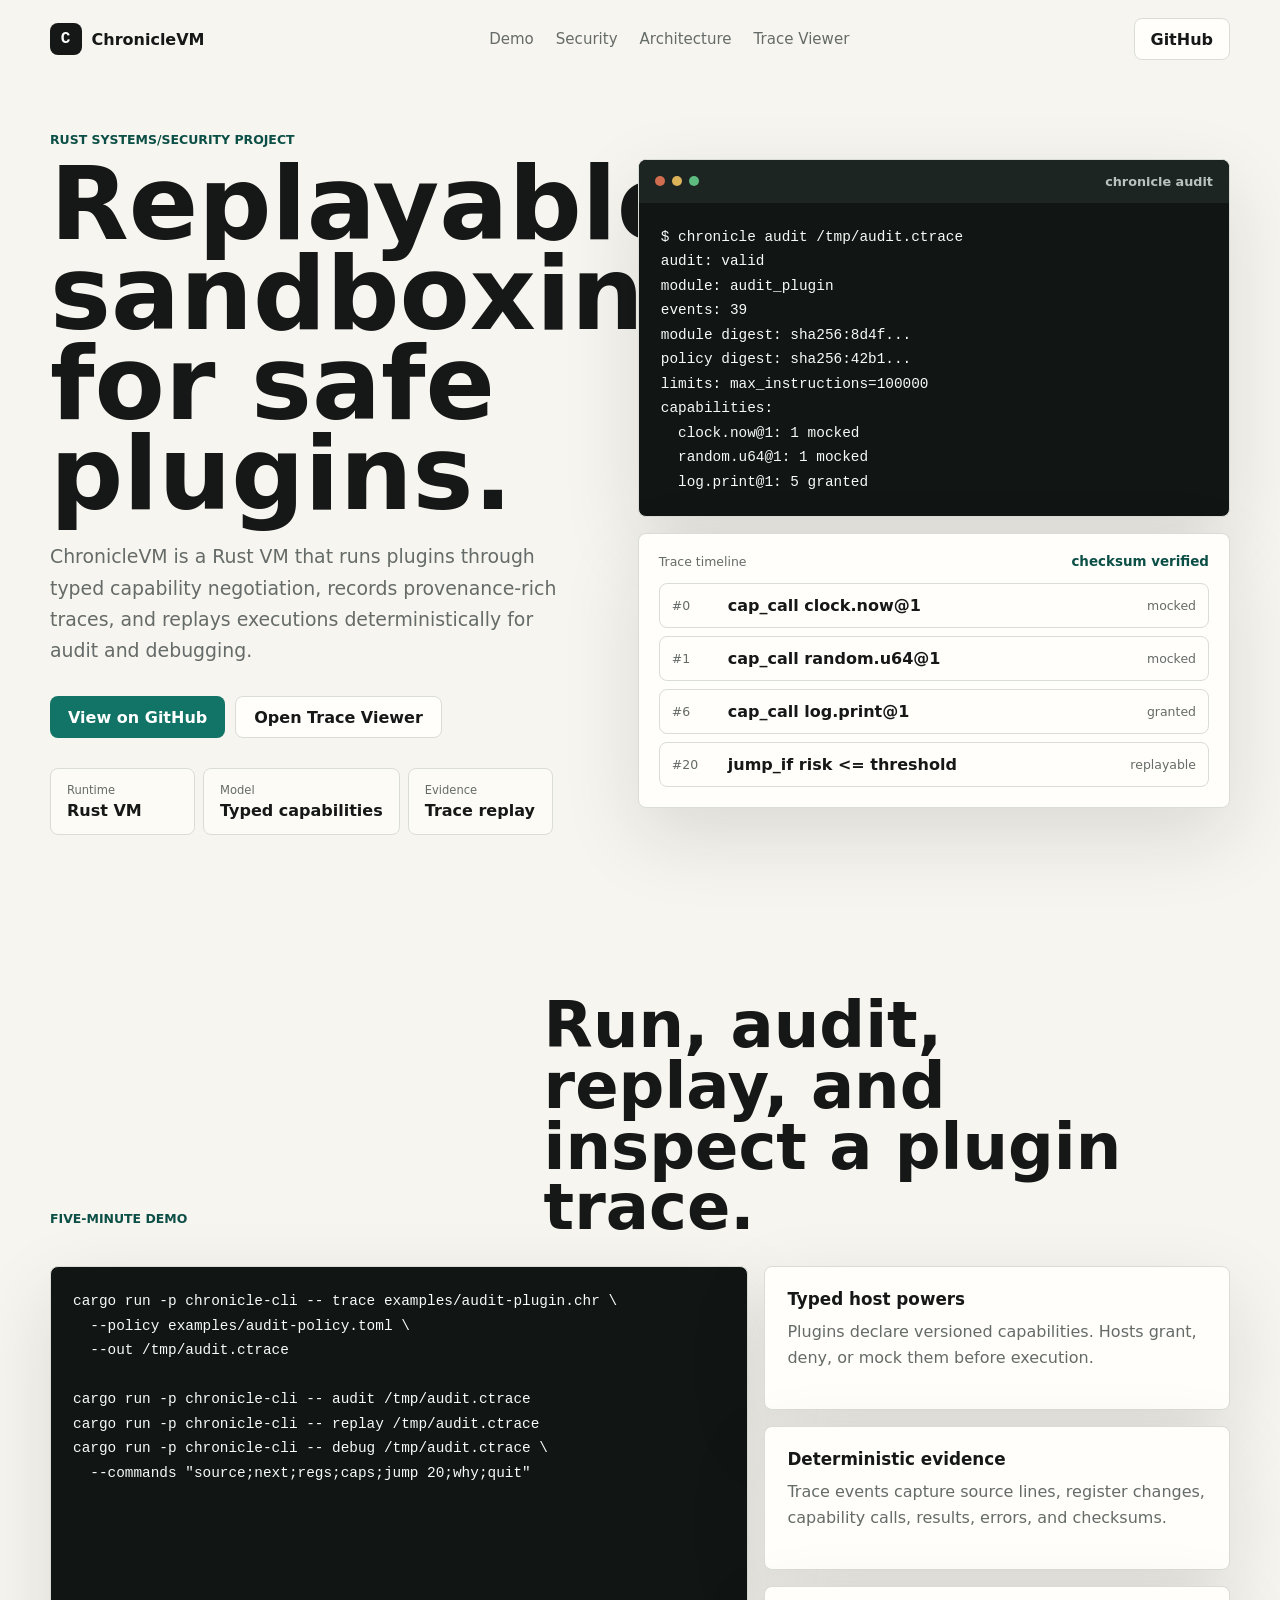
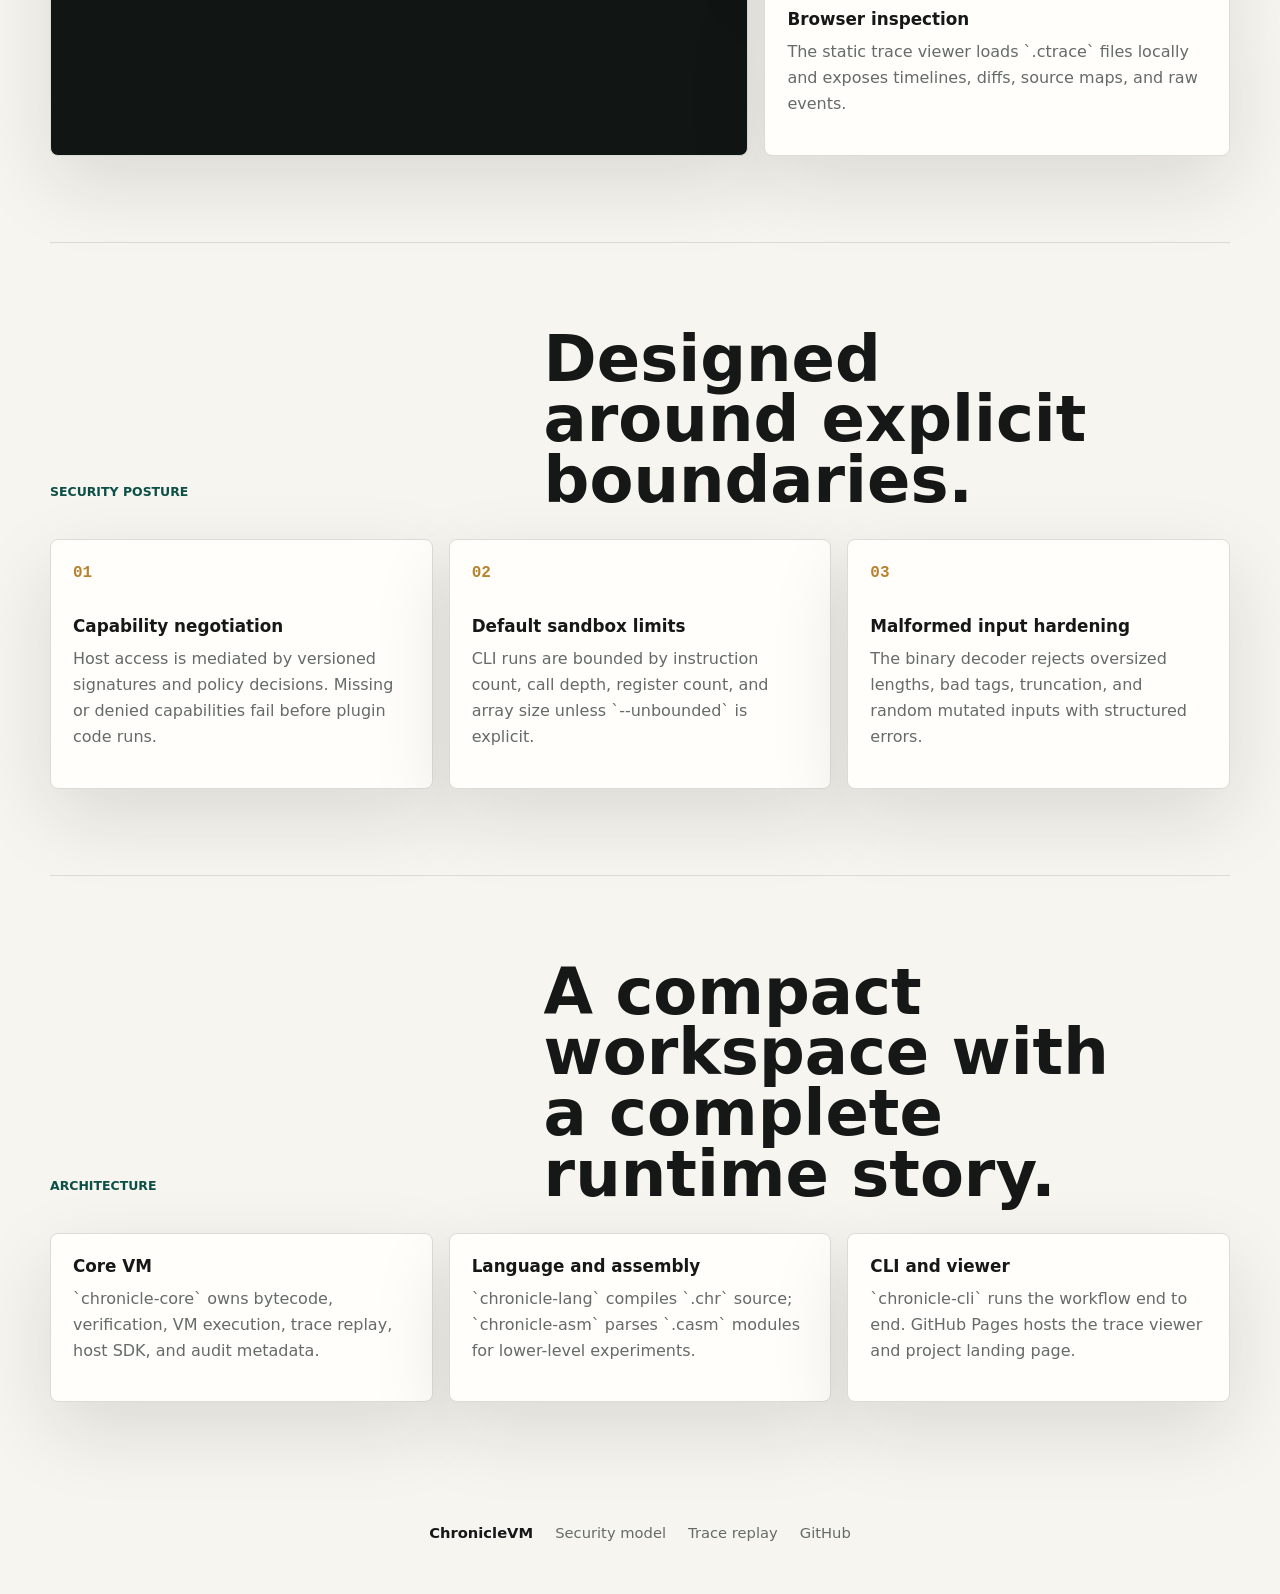
==== docs/index.html @ 186b72f9 "Add GitHub Pages project site" ====
<!doctype html>
<html lang="en">
  <head>
    <meta charset="utf-8" />
    <meta name="viewport" content="width=device-width, initial-scale=1" />
    <meta
      name="description"
      content="ChronicleVM is a Rust replayable sandbox VM for safe plugins with typed capabilities, trace audit, and deterministic replay."
    />
    <title>ChronicleVM | Replayable Rust Sandbox VM</title>
    <link rel="stylesheet" href="./site.css" />
  </head>
  <body>
    <header class="site-header">
      <a class="brand" href="./" aria-label="ChronicleVM home">
        <span class="brand-mark">C</span>
        <span>ChronicleVM</span>
      </a>
      <nav aria-label="Primary navigation">
        <a href="#demo">Demo</a>
        <a href="#security">Security</a>
        <a href="#architecture">Architecture</a>
        <a href="./trace-viewer/">Trace Viewer</a>
      </nav>
      <a class="header-action" href="https://github.com/didikana/ChronicleVM">GitHub</a>
    </header>

    <main>
      <section class="hero">
        <div class="hero-copy">
          <p class="eyebrow">Rust systems/security project</p>
          <h1>Replayable sandboxing for safe plugins.</h1>
          <p class="lede">
            ChronicleVM is a Rust VM that runs plugins through typed capability
            negotiation, records provenance-rich traces, and replays executions
            deterministically for audit and debugging.
          </p>
          <div class="hero-actions">
            <a class="button primary" href="https://github.com/didikana/ChronicleVM">View on GitHub</a>
            <a class="button secondary" href="./trace-viewer/">Open Trace Viewer</a>
          </div>
          <dl class="proof-strip" aria-label="Project highlights">
            <div>
              <dt>Runtime</dt>
              <dd>Rust VM</dd>
            </div>
            <div>
              <dt>Model</dt>
              <dd>Typed capabilities</dd>
            </div>
            <div>
              <dt>Evidence</dt>
              <dd>Trace replay</dd>
            </div>
          </dl>
        </div>

        <div class="hero-panel" aria-label="Trace audit preview">
          <div class="terminal">
            <div class="terminal-bar">
              <span></span>
              <span></span>
              <span></span>
              <strong>chronicle audit</strong>
            </div>
            <pre><code>$ chronicle audit /tmp/audit.ctrace
audit: valid
module: audit_plugin
events: 39
module digest: sha256:8d4f...
policy digest: sha256:42b1...
limits: max_instructions=100000
capabilities:
  clock.now@1: 1 mocked
  random.u64@1: 1 mocked
  log.print@1: 5 granted</code></pre>
          </div>

          <div class="trace-card">
            <div class="trace-header">
              <span>Trace timeline</span>
              <strong>checksum verified</strong>
            </div>
            <ol>
              <li><span>#0</span><strong>cap_call clock.now@1</strong><em>mocked</em></li>
              <li><span>#1</span><strong>cap_call random.u64@1</strong><em>mocked</em></li>
              <li><span>#6</span><strong>cap_call log.print@1</strong><em>granted</em></li>
              <li><span>#20</span><strong>jump_if risk &lt;= threshold</strong><em>replayable</em></li>
            </ol>
          </div>
        </div>
      </section>

      <section id="demo" class="section">
        <div class="section-heading">
          <p class="eyebrow">Five-minute demo</p>
          <h2>Run, audit, replay, and inspect a plugin trace.</h2>
        </div>
        <div class="demo-grid">
          <div class="code-block">
            <pre><code>cargo run -p chronicle-cli -- trace examples/audit-plugin.chr \
  --policy examples/audit-policy.toml \
  --out /tmp/audit.ctrace

cargo run -p chronicle-cli -- audit /tmp/audit.ctrace
cargo run -p chronicle-cli -- replay /tmp/audit.ctrace
cargo run -p chronicle-cli -- debug /tmp/audit.ctrace \
  --commands "source;next;regs;caps;jump 20;why;quit"</code></pre>
          </div>
          <div class="demo-notes">
            <article>
              <h3>Typed host powers</h3>
              <p>Plugins declare versioned capabilities. Hosts grant, deny, or mock them before execution.</p>
            </article>
            <article>
              <h3>Deterministic evidence</h3>
              <p>Trace events capture source lines, register changes, capability calls, results, errors, and checksums.</p>
            </article>
            <article>
              <h3>Browser inspection</h3>
              <p>The static trace viewer loads `.ctrace` files locally and exposes timelines, diffs, source maps, and raw events.</p>
            </article>
          </div>
        </div>
      </section>

      <section id="security" class="section feature-band">
        <div class="section-heading">
          <p class="eyebrow">Security posture</p>
          <h2>Designed around explicit boundaries.</h2>
        </div>
        <div class="feature-grid">
          <article>
            <span>01</span>
            <h3>Capability negotiation</h3>
            <p>Host access is mediated by versioned signatures and policy decisions. Missing or denied capabilities fail before plugin code runs.</p>
          </article>
          <article>
            <span>02</span>
            <h3>Default sandbox limits</h3>
            <p>CLI runs are bounded by instruction count, call depth, register count, and array size unless `--unbounded` is explicit.</p>
          </article>
          <article>
            <span>03</span>
            <h3>Malformed input hardening</h3>
            <p>The binary decoder rejects oversized lengths, bad tags, truncation, and random mutated inputs with structured errors.</p>
          </article>
        </div>
      </section>

      <section id="architecture" class="section architecture">
        <div class="section-heading">
          <p class="eyebrow">Architecture</p>
          <h2>A compact workspace with a complete runtime story.</h2>
        </div>
        <div class="architecture-grid">
          <article>
            <h3>Core VM</h3>
            <p>`chronicle-core` owns bytecode, verification, VM execution, trace replay, host SDK, and audit metadata.</p>
          </article>
          <article>
            <h3>Language and assembly</h3>
            <p>`chronicle-lang` compiles `.chr` source; `chronicle-asm` parses `.casm` modules for lower-level experiments.</p>
          </article>
          <article>
            <h3>CLI and viewer</h3>
            <p>`chronicle-cli` runs the workflow end to end. GitHub Pages hosts the trace viewer and project landing page.</p>
          </article>
        </div>
      </section>
    </main>

    <footer class="site-footer">
      <span>ChronicleVM</span>
      <a href="./security.html">Security model</a>
      <a href="./trace-replay.html">Trace replay</a>
      <a href="https://github.com/didikana/ChronicleVM">GitHub</a>
    </footer>
  </body>
</html>
---- docs/site.css ----
:root {
  color-scheme: light;
  --bg: #f7f5ef;
  --panel: #fffefa;
  --ink: #161717;
  --muted: #656b68;
  --line: #d9ddd6;
  --accent: #127466;
  --accent-dark: #0c4f46;
  --gold: #b7832f;
  --code: #111615;
  --code-soft: #1d2523;
  --shadow: 0 28px 80px rgba(22, 23, 23, 0.12);
  font-family:
    Inter, ui-sans-serif, system-ui, -apple-system, BlinkMacSystemFont, "Segoe UI", sans-serif;
}

* {
  box-sizing: border-box;
}

html {
  scroll-behavior: smooth;
}

body {
  margin: 0;
  background: var(--bg);
  color: var(--ink);
}

a {
  color: inherit;
  text-decoration: none;
}

pre,
code {
  font-family: ui-monospace, SFMono-Regular, Menlo, Monaco, Consolas, monospace;
}

.site-header {
  position: sticky;
  top: 0;
  z-index: 10;
  display: grid;
  grid-template-columns: auto 1fr auto;
  gap: 24px;
  align-items: center;
  width: min(1180px, calc(100vw - 32px));
  margin: 0 auto;
  padding: 18px 0;
  background: rgba(247, 245, 239, 0.92);
  backdrop-filter: blur(18px);
}

.brand,
.site-header nav,
.hero-actions,
.proof-strip,
.site-footer {
  display: flex;
  align-items: center;
}

.brand {
  gap: 10px;
  font-weight: 800;
}

.brand-mark {
  display: inline-grid;
  width: 32px;
  height: 32px;
  place-items: center;
  border-radius: 8px;
  background: var(--ink);
  color: #ffffff;
  font-family: ui-monospace, SFMono-Regular, Menlo, Monaco, Consolas, monospace;
}

.site-header nav {
  justify-content: center;
  gap: 22px;
  color: var(--muted);
  font-size: 0.94rem;
}

.site-header nav a:hover,
.site-footer a:hover {
  color: var(--accent-dark);
}

.header-action,
.button {
  display: inline-flex;
  align-items: center;
  justify-content: center;
  min-height: 42px;
  border-radius: 8px;
  font-weight: 700;
}

.header-action {
  border: 1px solid var(--line);
  padding: 0 16px;
  background: var(--panel);
}

.hero {
  display: grid;
  grid-template-columns: minmax(0, 0.95fr) minmax(460px, 1.05fr);
  gap: 52px;
  align-items: center;
  width: min(1180px, calc(100vw - 32px));
  min-height: calc(100vh - 72px);
  margin: 0 auto;
  padding: 54px 0 74px;
}

.eyebrow {
  margin: 0 0 12px;
  color: var(--accent-dark);
  font-size: 0.78rem;
  font-weight: 800;
  letter-spacing: 0;
  text-transform: uppercase;
}

h1,
h2,
h3,
p {
  margin-top: 0;
}

h1 {
  max-width: 10ch;
  margin-bottom: 22px;
  font-size: clamp(3.6rem, 8vw, 7.6rem);
  line-height: 0.88;
  letter-spacing: 0;
}

h2 {
  max-width: 13ch;
  margin-bottom: 0;
  font-size: clamp(2.1rem, 5vw, 4.4rem);
  line-height: 0.95;
  letter-spacing: 0;
}

h3 {
  margin-bottom: 10px;
  font-size: 1.05rem;
}

.lede {
  max-width: 640px;
  color: var(--muted);
  font-size: 1.18rem;
  line-height: 1.65;
}

.hero-actions {
  flex-wrap: wrap;
  gap: 10px;
  margin: 30px 0;
}

.button {
  padding: 0 18px;
}

.button.primary {
  background: var(--accent);
  color: #ffffff;
}

.button.secondary {
  border: 1px solid var(--line);
  background: var(--panel);
}

.proof-strip {
  flex-wrap: wrap;
  gap: 8px;
  margin: 0;
}

.proof-strip div {
  min-width: 145px;
  padding: 14px 16px;
  border: 1px solid var(--line);
  border-radius: 8px;
  background: rgba(255, 254, 250, 0.72);
}

.proof-strip dt {
  color: var(--muted);
  font-size: 0.72rem;
}

.proof-strip dd {
  margin: 4px 0 0;
  font-weight: 800;
}

.hero-panel {
  display: grid;
  gap: 16px;
}

.terminal,
.trace-card,
.code-block,
.demo-notes article,
.feature-grid article,
.architecture-grid article {
  border: 1px solid var(--line);
  border-radius: 8px;
  background: var(--panel);
  box-shadow: var(--shadow);
}

.terminal {
  overflow: hidden;
  background: var(--code);
  color: #f6fbf8;
}

.terminal-bar {
  display: flex;
  gap: 7px;
  align-items: center;
  padding: 14px 16px;
  background: var(--code-soft);
  color: #b8c3bf;
  font-size: 0.8rem;
}

.terminal-bar span {
  width: 10px;
  height: 10px;
  border-radius: 999px;
  background: #d06d4f;
}

.terminal-bar span:nth-child(2) {
  background: #ddb35a;
}

.terminal-bar span:nth-child(3) {
  background: #5dbb80;
}

.terminal-bar strong {
  margin-left: auto;
  font-weight: 700;
}

.terminal pre,
.code-block pre {
  margin: 0;
  overflow: auto;
  padding: 22px;
  font-size: 0.9rem;
  line-height: 1.7;
}

.trace-card {
  padding: 20px;
}

.trace-header {
  display: flex;
  justify-content: space-between;
  gap: 16px;
  margin-bottom: 14px;
  color: var(--muted);
  font-size: 0.84rem;
}

.trace-header strong {
  color: var(--accent-dark);
}

.trace-card ol {
  display: grid;
  gap: 8px;
  padding: 0;
  margin: 0;
  list-style: none;
}

.trace-card li {
  display: grid;
  grid-template-columns: 44px 1fr auto;
  gap: 12px;
  align-items: center;
  padding: 12px;
  border: 1px solid var(--line);
  border-radius: 8px;
}

.trace-card span,
.trace-card em {
  color: var(--muted);
  font-size: 0.78rem;
  font-style: normal;
}

.section {
  width: min(1180px, calc(100vw - 32px));
  margin: 0 auto;
  padding: 86px 0;
}

.section-heading {
  display: grid;
  grid-template-columns: minmax(260px, 0.8fr) minmax(0, 1.2fr);
  gap: 36px;
  align-items: end;
  margin-bottom: 28px;
}

.demo-grid,
.feature-grid,
.architecture-grid {
  display: grid;
  gap: 16px;
}

.demo-grid {
  grid-template-columns: minmax(0, 1.2fr) minmax(340px, 0.8fr);
}

.code-block {
  background: var(--code);
  color: #f6fbf8;
}

.demo-notes {
  display: grid;
  gap: 16px;
}

.demo-notes article,
.feature-grid article,
.architecture-grid article {
  padding: 22px;
}

.demo-notes p,
.feature-grid p,
.architecture-grid p {
  color: var(--muted);
  line-height: 1.62;
}

.feature-band {
  border-top: 1px solid var(--line);
  border-bottom: 1px solid var(--line);
}

.feature-grid,
.architecture-grid {
  grid-template-columns: repeat(3, minmax(0, 1fr));
}

.feature-grid span {
  display: inline-block;
  margin-bottom: 34px;
  color: var(--gold);
  font-family: ui-monospace, SFMono-Regular, Menlo, Monaco, Consolas, monospace;
  font-weight: 800;
}

.site-footer {
  justify-content: center;
  gap: 22px;
  padding: 36px 16px 54px;
  color: var(--muted);
  font-size: 0.92rem;
}

.site-footer span {
  color: var(--ink);
  font-weight: 800;
}

@media (max-width: 980px) {
  .site-header {
    grid-template-columns: 1fr auto;
  }

  .site-header nav {
    grid-column: 1 / -1;
    grid-row: 2;
    justify-content: flex-start;
    overflow-x: auto;
  }

  .header-action {
    grid-column: 2;
    grid-row: 1;
    justify-self: end;
  }

  .hero,
  .demo-grid,
  .section-heading {
    grid-template-columns: 1fr;
  }

  .hero {
    min-height: 0;
    padding-top: 36px;
  }

  h1,
  h2 {
    max-width: 12ch;
  }
}

@media (max-width: 720px) {
  .site-header,
  .hero,
  .section {
    width: min(100vw - 22px, 1180px);
  }

  .hero {
    gap: 30px;
  }

  .feature-grid,
  .architecture-grid {
    grid-template-columns: 1fr;
  }

  .trace-card li {
    grid-template-columns: 1fr;
  }

  .terminal pre,
  .code-block pre {
    padding: 16px;
    font-size: 0.78rem;
  }
}
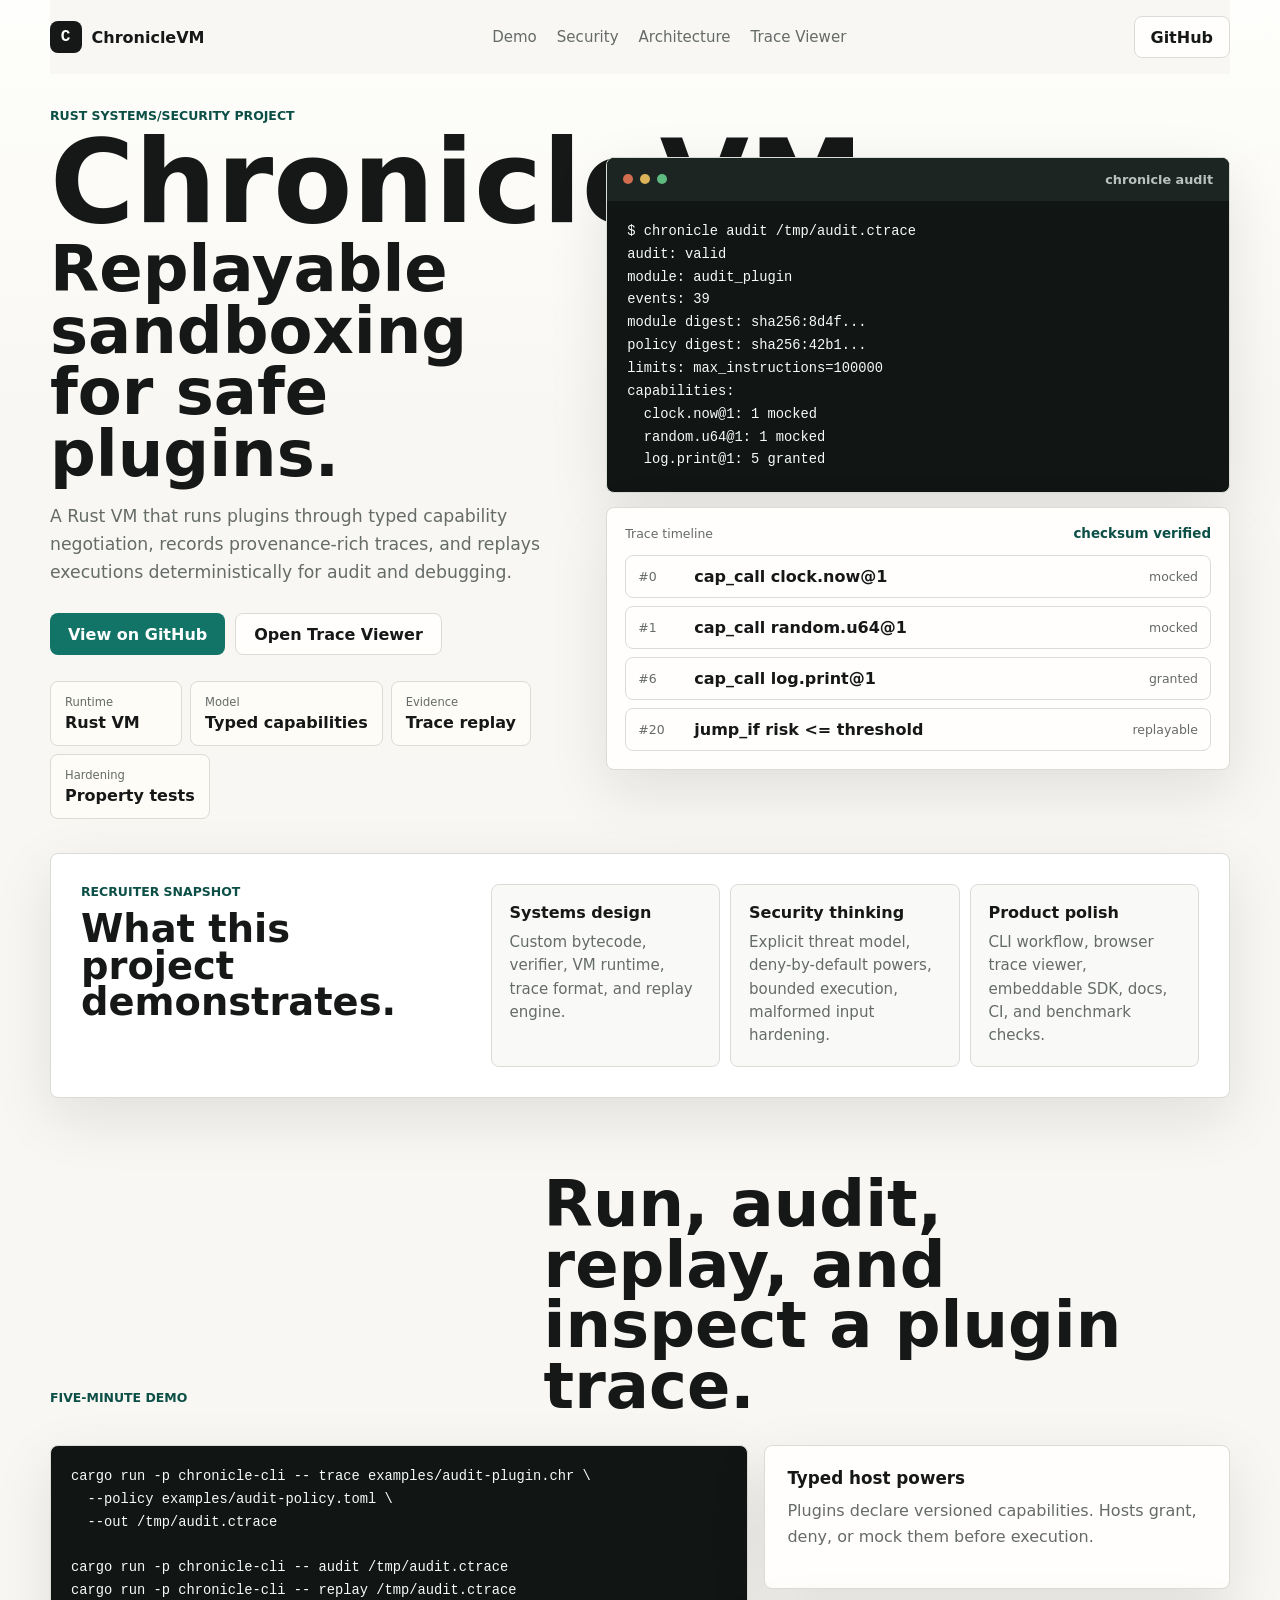
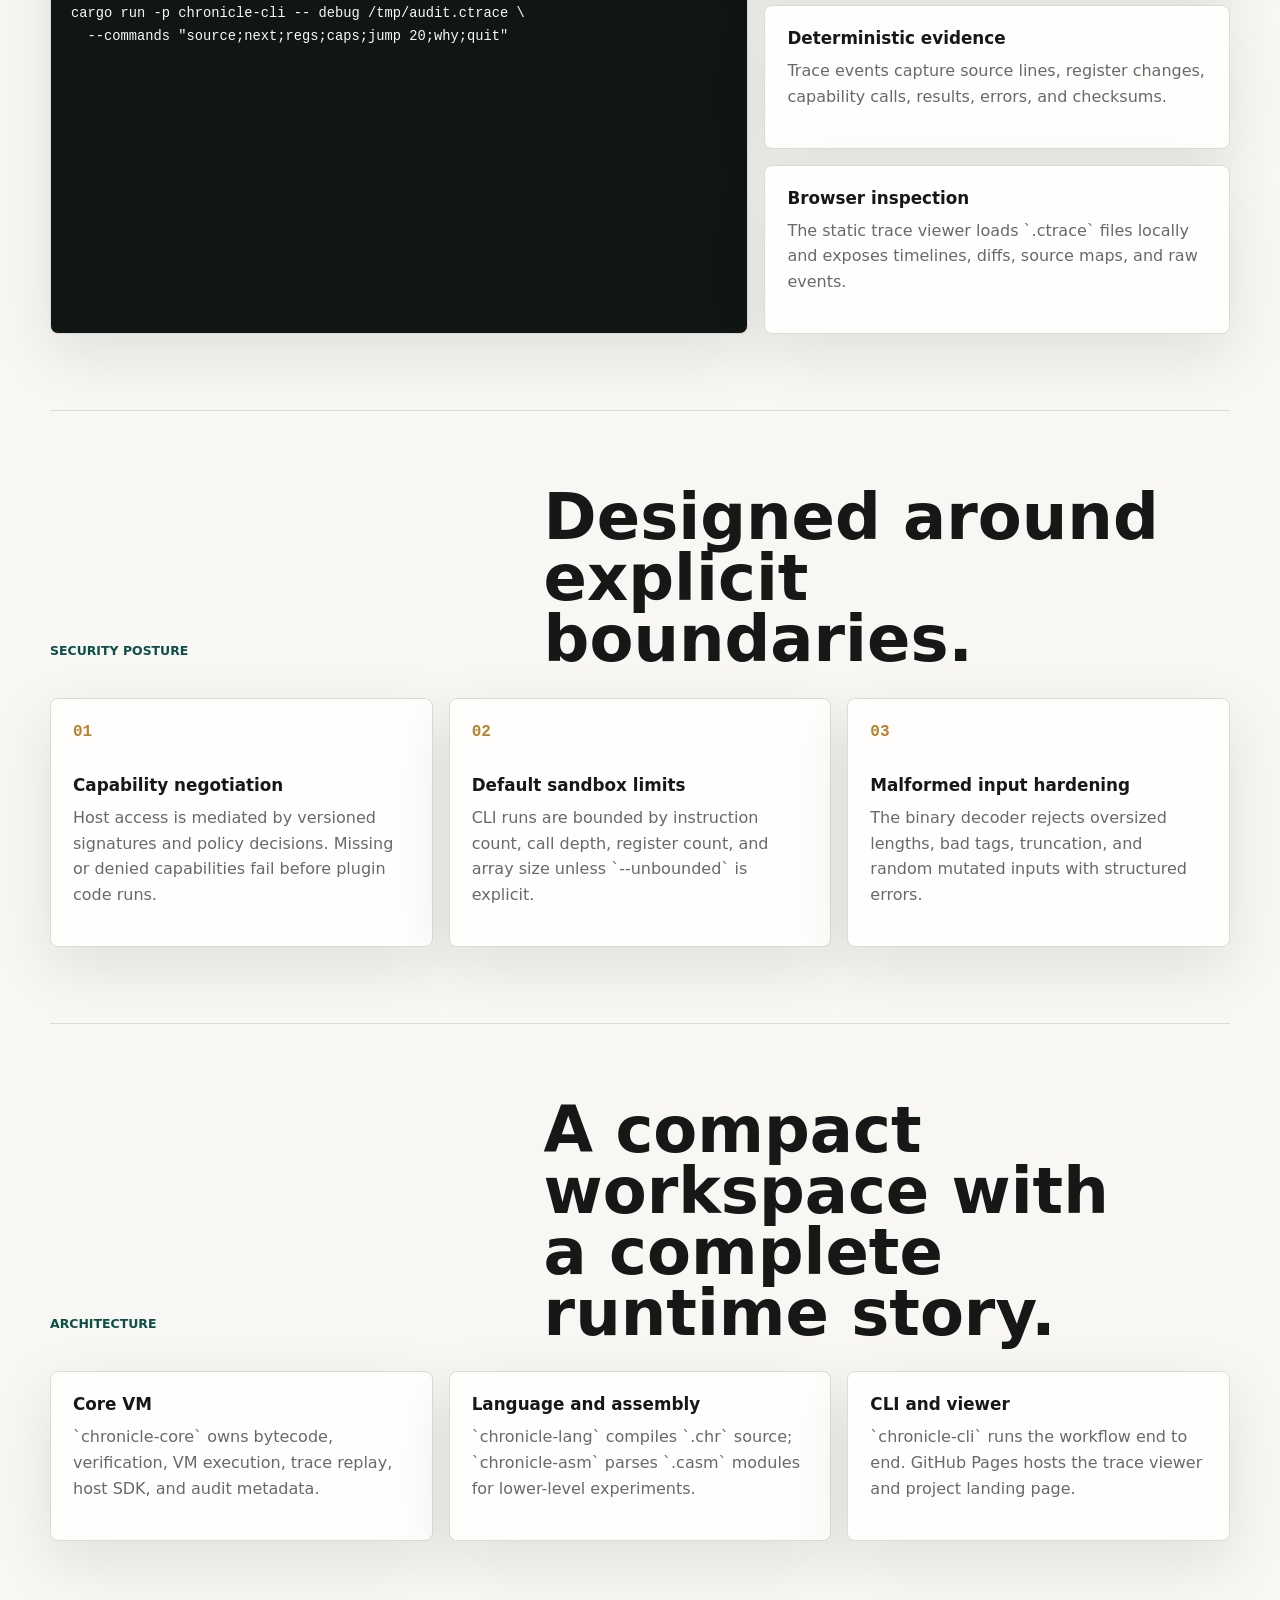
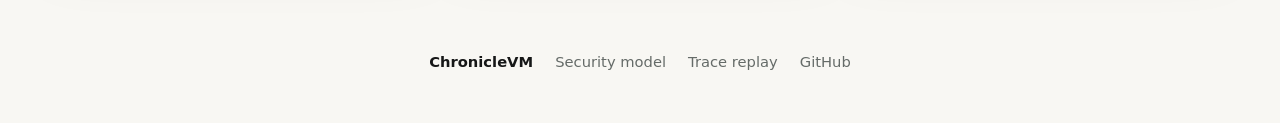
==== commit 5b332295: "Refine docs landing page copy and layout" ====
--- a/docs/index.html
+++ b/docs/index.html
@@ -29,10 +29,11 @@
       <section class="hero">
         <div class="hero-copy">
           <p class="eyebrow">Rust systems/security project</p>
-          <h1>Replayable sandboxing for safe plugins.</h1>
+          <h1>ChronicleVM</h1>
+          <p class="hero-title">Replayable sandboxing for safe plugins.</p>
           <p class="lede">
-            ChronicleVM is a Rust VM that runs plugins through typed capability
-            negotiation, records provenance-rich traces, and replays executions
+            A Rust VM that runs plugins through typed capability negotiation,
+            records provenance-rich traces, and replays executions
             deterministically for audit and debugging.
           </p>
           <div class="hero-actions">
@@ -51,6 +52,10 @@
             <div>
               <dt>Evidence</dt>
               <dd>Trace replay</dd>
+            </div>
+            <div>
+              <dt>Hardening</dt>
+              <dd>Property tests</dd>
             </div>
           </dl>
         </div>
@@ -88,6 +93,27 @@
               <li><span>#20</span><strong>jump_if risk &lt;= threshold</strong><em>replayable</em></li>
             </ol>
           </div>
+        </div>
+      </section>
+
+      <section class="recruiter-panel" aria-label="Recruiter summary">
+        <div>
+          <p class="eyebrow">Recruiter snapshot</p>
+          <h2>What this project demonstrates.</h2>
+        </div>
+        <div class="recruiter-grid">
+          <article>
+            <strong>Systems design</strong>
+            <span>Custom bytecode, verifier, VM runtime, trace format, and replay engine.</span>
+          </article>
+          <article>
+            <strong>Security thinking</strong>
+            <span>Explicit threat model, deny-by-default powers, bounded execution, malformed input hardening.</span>
+          </article>
+          <article>
+            <strong>Product polish</strong>
+            <span>CLI workflow, browser trace viewer, embeddable SDK, docs, CI, and benchmark checks.</span>
+          </article>
         </div>
       </section>
 
@@ -172,8 +198,8 @@
 
     <footer class="site-footer">
       <span>ChronicleVM</span>
-      <a href="./security.html">Security model</a>
-      <a href="./trace-replay.html">Trace replay</a>
+      <a href="https://github.com/didikana/ChronicleVM/blob/main/docs/security.md">Security model</a>
+      <a href="https://github.com/didikana/ChronicleVM/blob/main/docs/trace-replay.md">Trace replay</a>
       <a href="https://github.com/didikana/ChronicleVM">GitHub</a>
     </footer>
   </body>
--- a/docs/site.css
+++ b/docs/site.css
@@ -1,7 +1,7 @@
 :root {
   color-scheme: light;
-  --bg: #f7f5ef;
-  --panel: #fffefa;
+  --bg: #f8f7f3;
+  --panel: #fffefd;
   --ink: #161717;
   --muted: #656b68;
   --line: #d9ddd6;
@@ -10,7 +10,7 @@
   --gold: #b7832f;
   --code: #111615;
   --code-soft: #1d2523;
-  --shadow: 0 28px 80px rgba(22, 23, 23, 0.12);
+  --shadow: 0 20px 60px rgba(22, 23, 23, 0.1);
   font-family:
     Inter, ui-sans-serif, system-ui, -apple-system, BlinkMacSystemFont, "Segoe UI", sans-serif;
 }
@@ -25,7 +25,9 @@
 
 body {
   margin: 0;
-  background: var(--bg);
+  background:
+    linear-gradient(180deg, rgba(255, 255, 253, 0.9), rgba(248, 247, 243, 1) 420px),
+    var(--bg);
   color: var(--ink);
 }
 
@@ -45,12 +47,12 @@
   z-index: 10;
   display: grid;
   grid-template-columns: auto 1fr auto;
-  gap: 24px;
+  gap: 20px;
   align-items: center;
   width: min(1180px, calc(100vw - 32px));
   margin: 0 auto;
-  padding: 18px 0;
-  background: rgba(247, 245, 239, 0.92);
+  padding: 16px 0;
+  background: rgba(248, 247, 243, 0.92);
   backdrop-filter: blur(18px);
 }
 
@@ -81,7 +83,7 @@
 
 .site-header nav {
   justify-content: center;
-  gap: 22px;
+  gap: 20px;
   color: var(--muted);
   font-size: 0.94rem;
 }
@@ -107,15 +109,20 @@
   background: var(--panel);
 }
 
+.header-action:hover,
+.button.secondary:hover {
+  border-color: var(--accent);
+}
+
 .hero {
   display: grid;
-  grid-template-columns: minmax(0, 0.95fr) minmax(460px, 1.05fr);
-  gap: 52px;
+  grid-template-columns: minmax(0, 0.9fr) minmax(430px, 1.1fr);
+  gap: 46px;
   align-items: center;
   width: min(1180px, calc(100vw - 32px));
-  min-height: calc(100vh - 72px);
+  min-height: 0;
   margin: 0 auto;
-  padding: 54px 0 74px;
+  padding: 34px 0 34px;
 }
 
 .eyebrow {
@@ -135,19 +142,28 @@
 }
 
 h1 {
-  max-width: 10ch;
-  margin-bottom: 22px;
-  font-size: clamp(3.6rem, 8vw, 7.6rem);
-  line-height: 0.88;
+  max-width: 11ch;
+  margin-bottom: 10px;
+  font-size: clamp(4rem, 9vw, 7.2rem);
+  line-height: 0.82;
   letter-spacing: 0;
 }
 
 h2 {
-  max-width: 13ch;
+  max-width: 14ch;
   margin-bottom: 0;
-  font-size: clamp(2.1rem, 5vw, 4.4rem);
+  font-size: clamp(2rem, 5vw, 4rem);
   line-height: 0.95;
   letter-spacing: 0;
+}
+
+.hero-title {
+  max-width: 14ch;
+  margin-bottom: 18px;
+  color: var(--ink);
+  font-size: clamp(2rem, 5vw, 4.25rem);
+  font-weight: 850;
+  line-height: 0.96;
 }
 
 h3 {
@@ -156,16 +172,16 @@
 }
 
 .lede {
-  max-width: 640px;
-  color: var(--muted);
-  font-size: 1.18rem;
-  line-height: 1.65;
+  max-width: 620px;
+  color: var(--muted);
+  font-size: 1.08rem;
+  line-height: 1.62;
 }
 
 .hero-actions {
   flex-wrap: wrap;
   gap: 10px;
-  margin: 30px 0;
+  margin: 26px 0;
 }
 
 .button {
@@ -189,8 +205,8 @@
 }
 
 .proof-strip div {
-  min-width: 145px;
-  padding: 14px 16px;
+  min-width: 132px;
+  padding: 13px 14px;
   border: 1px solid var(--line);
   border-radius: 8px;
   background: rgba(255, 254, 250, 0.72);
@@ -208,7 +224,7 @@
 
 .hero-panel {
   display: grid;
-  gap: 16px;
+  gap: 14px;
 }
 
 .terminal,
@@ -263,13 +279,13 @@
 .code-block pre {
   margin: 0;
   overflow: auto;
-  padding: 22px;
-  font-size: 0.9rem;
-  line-height: 1.7;
+  padding: 20px;
+  font-size: 0.86rem;
+  line-height: 1.66;
 }
 
 .trace-card {
-  padding: 20px;
+  padding: 18px;
 }
 
 .trace-header {
@@ -298,7 +314,7 @@
   grid-template-columns: 44px 1fr auto;
   gap: 12px;
   align-items: center;
-  padding: 12px;
+  padding: 11px 12px;
   border: 1px solid var(--line);
   border-radius: 8px;
 }
@@ -313,7 +329,50 @@
 .section {
   width: min(1180px, calc(100vw - 32px));
   margin: 0 auto;
-  padding: 86px 0;
+  padding: 76px 0;
+}
+
+.recruiter-panel {
+  display: grid;
+  grid-template-columns: minmax(260px, 0.7fr) minmax(0, 1.3fr);
+  gap: 28px;
+  align-items: stretch;
+  width: min(1180px, calc(100vw - 32px));
+  margin: 0 auto;
+  padding: 30px;
+  border: 1px solid var(--line);
+  border-radius: 8px;
+  background: #ffffff;
+  box-shadow: var(--shadow);
+}
+
+.recruiter-panel h2 {
+  font-size: clamp(1.8rem, 3vw, 3rem);
+}
+
+.recruiter-grid {
+  display: grid;
+  grid-template-columns: repeat(3, minmax(0, 1fr));
+  gap: 10px;
+}
+
+.recruiter-grid article {
+  padding: 18px;
+  border: 1px solid var(--line);
+  border-radius: 8px;
+  background: #f9faf7;
+}
+
+.recruiter-grid strong,
+.recruiter-grid span {
+  display: block;
+}
+
+.recruiter-grid span {
+  margin-top: 9px;
+  color: var(--muted);
+  font-size: 0.94rem;
+  line-height: 1.55;
 }
 
 .section-heading {
@@ -409,25 +468,36 @@
 
   .hero,
   .demo-grid,
-  .section-heading {
+  .section-heading,
+  .recruiter-panel {
     grid-template-columns: 1fr;
   }
 
   .hero {
     min-height: 0;
-    padding-top: 36px;
+    padding-top: 30px;
   }
 
   h1,
   h2 {
-    max-width: 12ch;
+    max-width: 14ch;
+  }
+
+  h1 {
+    font-size: clamp(3.6rem, 15vw, 6.8rem);
+  }
+
+  .hero-title {
+    max-width: 16ch;
+    font-size: clamp(2rem, 8vw, 3.8rem);
   }
 }
 
 @media (max-width: 720px) {
   .site-header,
   .hero,
-  .section {
+  .section,
+  .recruiter-panel {
     width: min(100vw - 22px, 1180px);
   }
 
@@ -436,8 +506,13 @@
   }
 
   .feature-grid,
-  .architecture-grid {
+  .architecture-grid,
+  .recruiter-grid {
     grid-template-columns: 1fr;
+  }
+
+  .recruiter-panel {
+    padding: 20px;
   }
 
   .trace-card li {
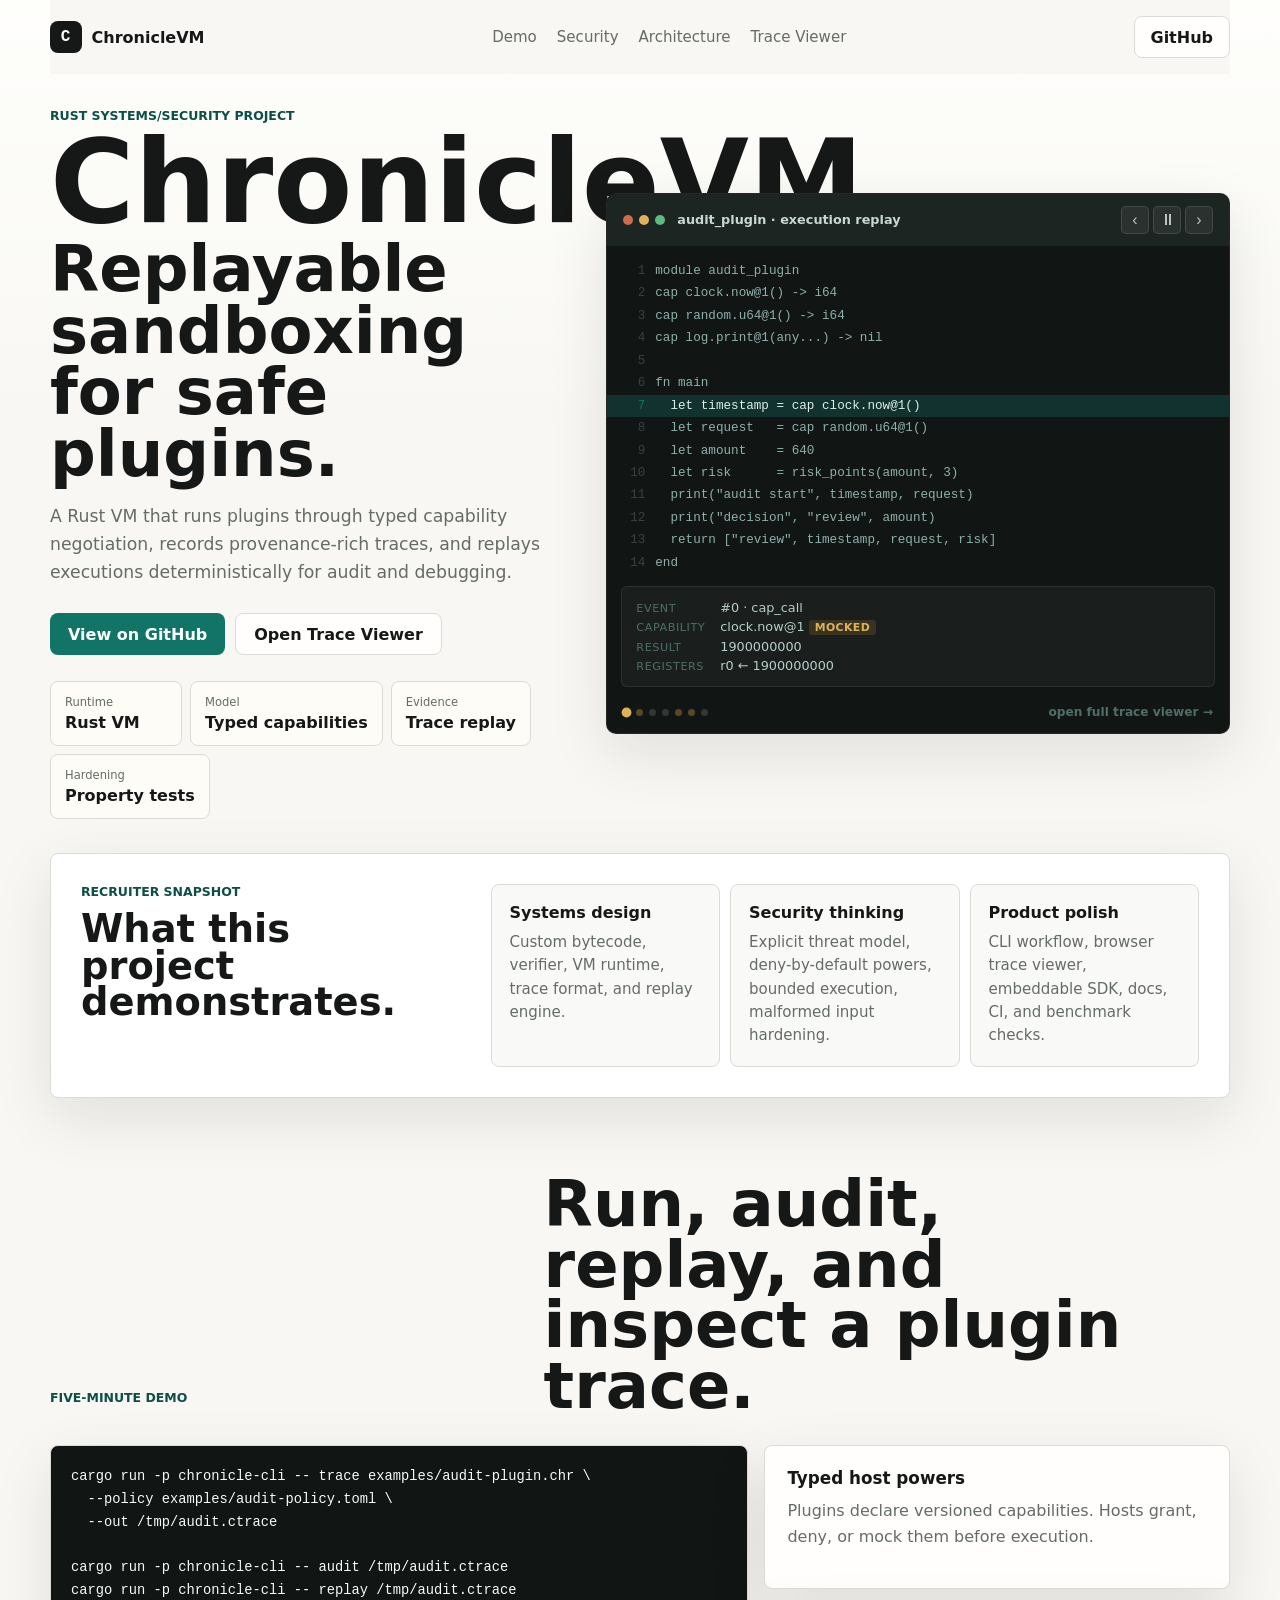
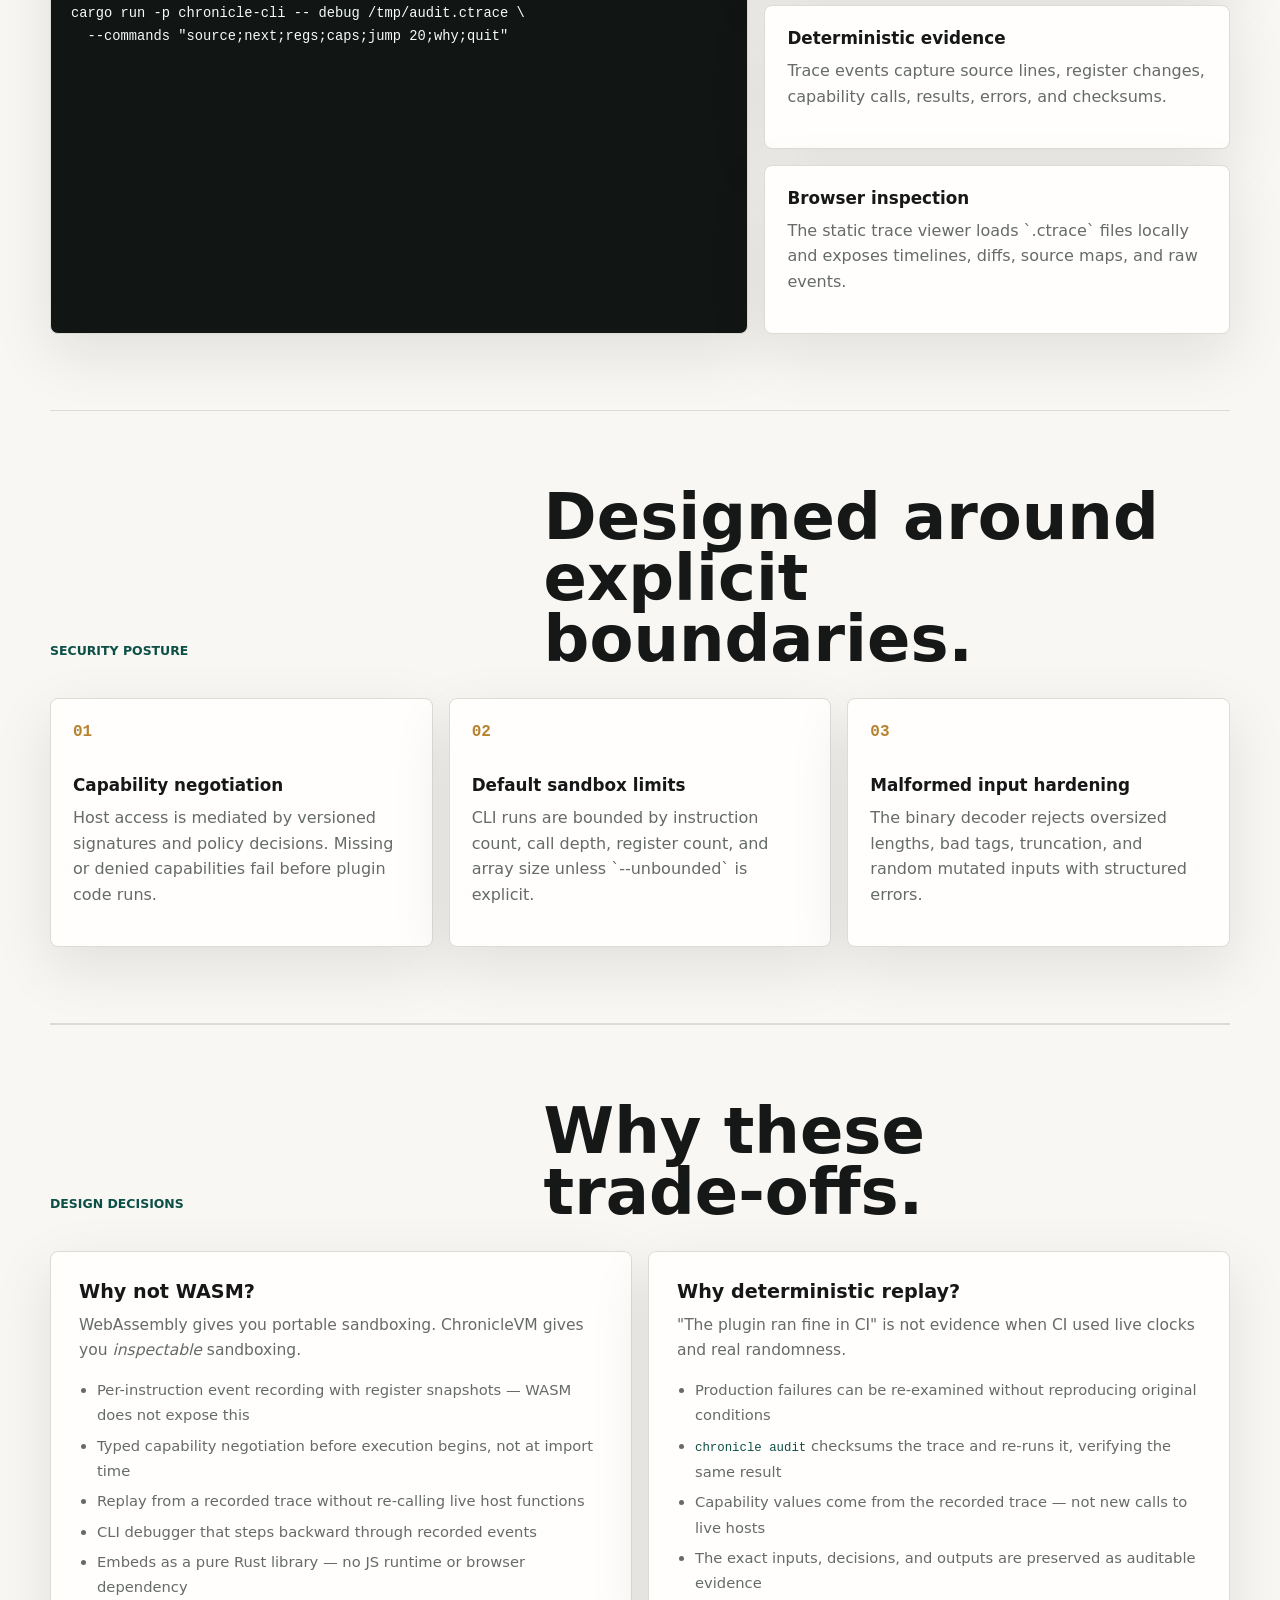
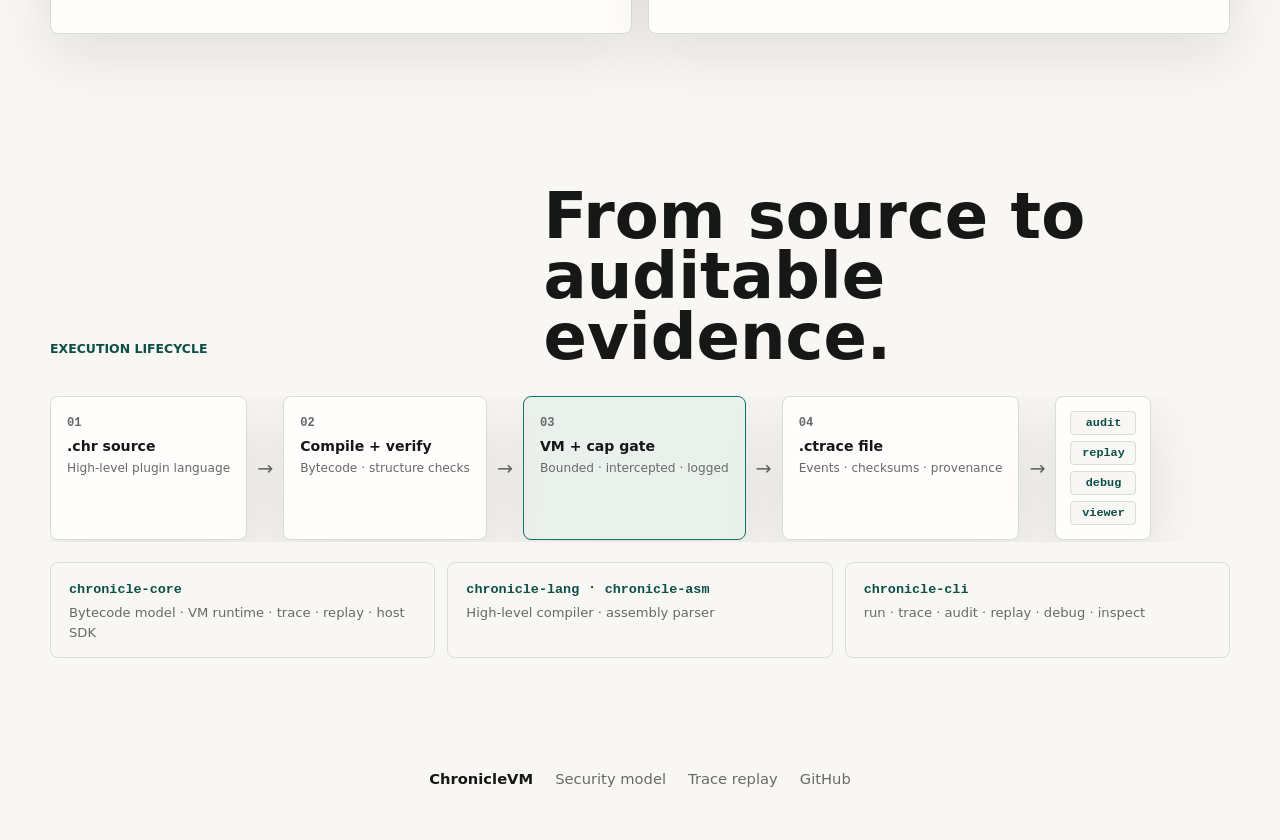
==== commit 9f08cd72: "Add animated replay demo, pipeline diagram, and why sections - Replace hero panel with step-through " ====
--- a/docs/index.html
+++ b/docs/index.html
@@ -60,38 +60,23 @@
           </dl>
         </div>
 
-        <div class="hero-panel" aria-label="Trace audit preview">
-          <div class="terminal">
-            <div class="terminal-bar">
-              <span></span>
-              <span></span>
-              <span></span>
-              <strong>chronicle audit</strong>
-            </div>
-            <pre><code>$ chronicle audit /tmp/audit.ctrace
-audit: valid
-module: audit_plugin
-events: 39
-module digest: sha256:8d4f...
-policy digest: sha256:42b1...
-limits: max_instructions=100000
-capabilities:
-  clock.now@1: 1 mocked
-  random.u64@1: 1 mocked
-  log.print@1: 5 granted</code></pre>
-          </div>
-
-          <div class="trace-card">
-            <div class="trace-header">
-              <span>Trace timeline</span>
-              <strong>checksum verified</strong>
-            </div>
-            <ol>
-              <li><span>#0</span><strong>cap_call clock.now@1</strong><em>mocked</em></li>
-              <li><span>#1</span><strong>cap_call random.u64@1</strong><em>mocked</em></li>
-              <li><span>#6</span><strong>cap_call log.print@1</strong><em>granted</em></li>
-              <li><span>#20</span><strong>jump_if risk &lt;= threshold</strong><em>replayable</em></li>
-            </ol>
+        <div class="hero-panel" aria-label="Step-through execution replay">
+          <div class="replay-widget">
+            <div class="replay-bar">
+              <span class="tl"><b></b><b></b><b></b></span>
+              <span class="replay-module">audit_plugin &middot; execution replay</span>
+              <div class="replay-nav">
+                <button type="button" id="rBack" aria-label="Previous step">&#8249;</button>
+                <button type="button" id="rPlay" aria-label="Play or pause">&#9208;</button>
+                <button type="button" id="rFwd" aria-label="Next step">&#8250;</button>
+              </div>
+            </div>
+            <ol class="replay-source" id="rSource"></ol>
+            <div class="replay-event-box" id="rEvent"></div>
+            <div class="replay-footer">
+              <div class="replay-dots" id="rDots"></div>
+              <a href="./trace-viewer/" class="replay-open">open full trace viewer &#8594;</a>
+            </div>
           </div>
         </div>
       </section>
@@ -174,24 +159,86 @@
         </div>
       </section>
 
-      <section id="architecture" class="section architecture">
+      <section class="section why-section">
         <div class="section-heading">
-          <p class="eyebrow">Architecture</p>
-          <h2>A compact workspace with a complete runtime story.</h2>
-        </div>
-        <div class="architecture-grid">
-          <article>
-            <h3>Core VM</h3>
-            <p>`chronicle-core` owns bytecode, verification, VM execution, trace replay, host SDK, and audit metadata.</p>
-          </article>
-          <article>
-            <h3>Language and assembly</h3>
-            <p>`chronicle-lang` compiles `.chr` source; `chronicle-asm` parses `.casm` modules for lower-level experiments.</p>
-          </article>
-          <article>
-            <h3>CLI and viewer</h3>
-            <p>`chronicle-cli` runs the workflow end to end. GitHub Pages hosts the trace viewer and project landing page.</p>
-          </article>
+          <p class="eyebrow">Design decisions</p>
+          <h2>Why these trade-offs.</h2>
+        </div>
+        <div class="why-grid">
+          <div class="why-card">
+            <h3>Why not WASM?</h3>
+            <p>WebAssembly gives you portable sandboxing. ChronicleVM gives you <em>inspectable</em> sandboxing.</p>
+            <ul>
+              <li>Per-instruction event recording with register snapshots &mdash; WASM does not expose this</li>
+              <li>Typed capability negotiation before execution begins, not at import time</li>
+              <li>Replay from a recorded trace without re-calling live host functions</li>
+              <li>CLI debugger that steps backward through recorded events</li>
+              <li>Embeds as a pure Rust library &mdash; no JS runtime or browser dependency</li>
+            </ul>
+          </div>
+          <div class="why-card">
+            <h3>Why deterministic replay?</h3>
+            <p>"The plugin ran fine in CI" is not evidence when CI used live clocks and real randomness.</p>
+            <ul>
+              <li>Production failures can be re-examined without reproducing original conditions</li>
+              <li><code>chronicle audit</code> checksums the trace and re-runs it, verifying the same result</li>
+              <li>Capability values come from the recorded trace &mdash; not new calls to live hosts</li>
+              <li>The exact inputs, decisions, and outputs are preserved as auditable evidence</li>
+            </ul>
+          </div>
+        </div>
+      </section>
+
+      <section id="architecture" class="section">
+        <div class="section-heading">
+          <p class="eyebrow">Execution lifecycle</p>
+          <h2>From source to auditable evidence.</h2>
+        </div>
+        <div class="pipeline">
+          <div class="pl-node">
+            <span class="pl-step">01</span>
+            <strong>.chr source</strong>
+            <span>High-level plugin language</span>
+          </div>
+          <span class="pl-arr" aria-hidden="true">&rarr;</span>
+          <div class="pl-node">
+            <span class="pl-step">02</span>
+            <strong>Compile + verify</strong>
+            <span>Bytecode &middot; structure checks</span>
+          </div>
+          <span class="pl-arr" aria-hidden="true">&rarr;</span>
+          <div class="pl-node pl-node--key">
+            <span class="pl-step">03</span>
+            <strong>VM + cap gate</strong>
+            <span>Bounded &middot; intercepted &middot; logged</span>
+          </div>
+          <span class="pl-arr" aria-hidden="true">&rarr;</span>
+          <div class="pl-node">
+            <span class="pl-step">04</span>
+            <strong>.ctrace file</strong>
+            <span>Events &middot; checksums &middot; provenance</span>
+          </div>
+          <span class="pl-arr" aria-hidden="true">&rarr;</span>
+          <div class="pl-tools">
+            <span>audit</span>
+            <span>replay</span>
+            <span>debug</span>
+            <span>viewer</span>
+          </div>
+        </div>
+        <div class="crate-row">
+          <div class="crate-card">
+            <code>chronicle-core</code>
+            <span>Bytecode model &middot; VM runtime &middot; trace &middot; replay &middot; host SDK</span>
+          </div>
+          <div class="crate-card">
+            <code>chronicle-lang</code> &nbsp;&middot;&nbsp; <code>chronicle-asm</code>
+            <span>High-level compiler &middot; assembly parser</span>
+          </div>
+          <div class="crate-card">
+            <code>chronicle-cli</code>
+            <span>run &middot; trace &middot; audit &middot; replay &middot; debug &middot; inspect</span>
+          </div>
         </div>
       </section>
     </main>
@@ -202,5 +249,112 @@
       <a href="https://github.com/didikana/ChronicleVM/blob/main/docs/trace-replay.md">Trace replay</a>
       <a href="https://github.com/didikana/ChronicleVM">GitHub</a>
     </footer>
+  <script>
+    (function () {
+      var SRC = [
+        "module audit_plugin",
+        "cap clock.now@1() -> i64",
+        "cap random.u64@1() -> i64",
+        "cap log.print@1(any...) -> nil",
+        "",
+        "fn main",
+        "  let timestamp = cap clock.now@1()",
+        "  let request   = cap random.u64@1()",
+        "  let amount    = 640",
+        "  let risk      = risk_points(amount, 3)",
+        "  print(\"audit start\", timestamp, request)",
+        "  print(\"decision\", \"review\", amount)",
+        "  return [\"review\", timestamp, request, risk]",
+        "end",
+      ];
+
+      var STEPS = [
+        { line: 6, opcode: "cap_call", cap: { id: "clock.now@1", decision: "mocked", result: "1900000000" }, change: "r0 ← 1900000000" },
+        { line: 7, opcode: "cap_call", cap: { id: "random.u64@1", decision: "mocked", result: "424242" }, change: "r1 ← 424242" },
+        { line: 8, opcode: "load_const", cap: null, change: "r2 ← 640" },
+        { line: 9, opcode: "call risk_points", cap: null, change: "r3 ← 5" },
+        { line: 10, opcode: "cap_call", cap: { id: "log.print@1", decision: "granted", result: "nil" }, change: "" },
+        { line: 11, opcode: "cap_call", cap: { id: "log.print@1", decision: "granted", result: "nil" }, change: "" },
+        { line: 12, opcode: "ret", cap: null, change: "[\"review\", 1900000000, 424242, 5]" },
+      ];
+
+      var step = 0;
+      var playing = true;
+      var timer = null;
+
+      var rSource = document.getElementById("rSource");
+      var rEvent  = document.getElementById("rEvent");
+      var rDots   = document.getElementById("rDots");
+      var rPlay   = document.getElementById("rPlay");
+      var rBack   = document.getElementById("rBack");
+      var rFwd    = document.getElementById("rFwd");
+
+      if (!rSource || !rEvent || !rDots || !rPlay || !rBack || !rFwd) return;
+
+      function esc(s) {
+        return String(s).replace(/&/g,"&amp;").replace(/</g,"&lt;").replace(/>/g,"&gt;").replace(/"/g,"&quot;");
+      }
+
+      function render() {
+        var s = STEPS[step];
+
+        var sourceHtml = "";
+        for (var i = 0; i < SRC.length; i++) {
+          var cls = i === s.line ? " class=\"active\"" : "";
+          sourceHtml += "<li" + cls + "><span class=\"ln\">" + (i + 1) + "</span><span class=\"lc\">" + esc(SRC[i]) + "</span></li>";
+        }
+        rSource.innerHTML = sourceHtml;
+
+        var eventHtml = "<div class=\"re-row\"><span>event</span><strong>#" + step + " · " + esc(s.opcode) + "</strong></div>";
+        if (s.cap) {
+          var dc = s.cap.decision === "mocked" ? "dec-mock" : s.cap.decision === "granted" ? "dec-grant" : "dec-deny";
+          eventHtml += "<div class=\"re-row\"><span>capability</span><strong>" + esc(s.cap.id) + " <span class=\"dec-badge " + dc + "\">" + esc(s.cap.decision) + "</span></strong></div>";
+          eventHtml += "<div class=\"re-row\"><span>result</span><strong>" + esc(s.cap.result) + "</strong></div>";
+        }
+        if (s.change) {
+          eventHtml += "<div class=\"re-row\"><span>registers</span><strong>" + esc(s.change) + "</strong></div>";
+        }
+        if (s.opcode === "ret") {
+          eventHtml += "<div class=\"re-row\"><span>checksum</span><strong class=\"dec-grant\">✓ verified</strong></div>";
+        }
+        rEvent.innerHTML = eventHtml;
+
+        var dotsHtml = "";
+        for (var j = 0; j < STEPS.length; j++) {
+          var c = "rdot" + (j === step ? " active" : "") + (STEPS[j].cap ? " has-cap" : "");
+          dotsHtml += "<span class=\"" + c + "\"></span>";
+        }
+        rDots.innerHTML = dotsHtml;
+
+        rPlay.innerHTML = playing ? "&#9208;" : "&#9654;";
+      }
+
+      function advance() { step = (step + 1) % STEPS.length; render(); }
+
+      function startTimer() { clearInterval(timer); timer = setInterval(advance, 1900); }
+      function stopTimer()  { clearInterval(timer); timer = null; }
+
+      rPlay.addEventListener("click", function () {
+        playing = !playing;
+        playing ? startTimer() : stopTimer();
+        rPlay.innerHTML = playing ? "&#9208;" : "&#9654;";
+      });
+      rBack.addEventListener("click", function () {
+        playing = false; stopTimer(); rPlay.innerHTML = "&#9654;";
+        step = (step - 1 + STEPS.length) % STEPS.length; render();
+      });
+      rFwd.addEventListener("click", function () {
+        playing = false; stopTimer(); rPlay.innerHTML = "&#9654;";
+        step = (step + 1) % STEPS.length; render();
+      });
+
+      document.addEventListener("visibilitychange", function () {
+        if (document.hidden) { stopTimer(); } else if (playing) { startTimer(); }
+      });
+
+      render();
+      startTimer();
+    }());
+  </script>
   </body>
 </html>
--- a/docs/site.css
+++ b/docs/site.css
@@ -448,6 +448,371 @@
   font-weight: 800;
 }
 
+/* ── replay widget ─────────────────────────────────────────────── */
+
+.replay-widget {
+  display: flex;
+  flex-direction: column;
+  border: 1px solid rgba(255, 255, 255, 0.08);
+  border-radius: 10px;
+  background: var(--code);
+  color: #f6fbf8;
+  overflow: hidden;
+  box-shadow: var(--shadow);
+}
+
+.replay-bar {
+  display: flex;
+  align-items: center;
+  gap: 10px;
+  padding: 12px 16px;
+  background: var(--code-soft);
+  color: #b8c3bf;
+  font-size: 0.8rem;
+  flex-shrink: 0;
+}
+
+.tl {
+  display: flex;
+  gap: 6px;
+}
+
+.tl b {
+  display: block;
+  width: 10px;
+  height: 10px;
+  border-radius: 50%;
+  background: #d06d4f;
+}
+
+.tl b:nth-child(2) { background: #ddb35a; }
+.tl b:nth-child(3) { background: #5dbb80; }
+
+.replay-module {
+  flex: 1;
+  margin-left: 2px;
+  font-weight: 700;
+  color: #c5d8d3;
+}
+
+.replay-nav {
+  display: flex;
+  gap: 4px;
+}
+
+.replay-nav button {
+  width: 28px;
+  height: 28px;
+  border: 1px solid rgba(255, 255, 255, 0.12);
+  border-radius: 5px;
+  background: rgba(255, 255, 255, 0.06);
+  color: #b8c3bf;
+  font-size: 1rem;
+  line-height: 1;
+  cursor: pointer;
+  transition: background 0.15s, color 0.15s;
+}
+
+.replay-nav button:hover {
+  background: rgba(255, 255, 255, 0.14);
+  color: #f6fbf8;
+}
+
+.replay-source {
+  list-style: none;
+  margin: 0;
+  padding: 14px 0 6px;
+  font-family: ui-monospace, SFMono-Regular, Menlo, Monaco, Consolas, monospace;
+  font-size: 0.79rem;
+  line-height: 1.62;
+  flex-shrink: 0;
+}
+
+.replay-source li {
+  display: grid;
+  grid-template-columns: 32px 1fr;
+  padding: 1px 16px;
+  transition: background 0.3s;
+}
+
+.replay-source li.active {
+  background: rgba(18, 116, 102, 0.3);
+}
+
+.replay-source .ln {
+  color: rgba(255, 255, 255, 0.18);
+  text-align: right;
+  padding-right: 10px;
+  user-select: none;
+}
+
+.replay-source li.active .ln {
+  color: var(--accent);
+}
+
+.replay-source .lc {
+  color: #8eb0aa;
+  white-space: pre;
+}
+
+.replay-source li.active .lc {
+  color: #ddf0ea;
+}
+
+.replay-event-box {
+  margin: 6px 14px 10px;
+  padding: 11px 14px;
+  border: 1px solid rgba(255, 255, 255, 0.08);
+  border-radius: 6px;
+  background: rgba(255, 255, 255, 0.04);
+  font-size: 0.8rem;
+  flex-shrink: 0;
+  min-height: 76px;
+}
+
+.re-row {
+  display: grid;
+  grid-template-columns: 76px 1fr;
+  gap: 8px;
+  padding: 2px 0;
+  align-items: baseline;
+}
+
+.re-row > span {
+  color: #4e6e68;
+  font-size: 0.7rem;
+  text-transform: uppercase;
+  letter-spacing: 0.05em;
+}
+
+.re-row > strong {
+  color: #b4ceca;
+  font-weight: 500;
+}
+
+.dec-badge {
+  display: inline-block;
+  padding: 1px 6px;
+  border-radius: 3px;
+  font-size: 0.68rem;
+  font-weight: 700;
+  text-transform: uppercase;
+  letter-spacing: 0.04em;
+  vertical-align: middle;
+}
+
+.dec-mock  { background: rgba(183, 131, 47, 0.2);  color: #ddb35a; }
+.dec-grant { background: rgba(18, 116, 102, 0.28); color: #5cc9ae; }
+.dec-deny  { background: rgba(208, 109, 79, 0.2);  color: #e07060; }
+
+.replay-footer {
+  display: flex;
+  align-items: center;
+  justify-content: space-between;
+  padding: 8px 16px 14px;
+  flex-shrink: 0;
+}
+
+.replay-dots {
+  display: flex;
+  gap: 6px;
+  align-items: center;
+}
+
+.rdot {
+  width: 7px;
+  height: 7px;
+  border-radius: 50%;
+  background: rgba(255, 255, 255, 0.14);
+  transition: all 0.25s;
+}
+
+.rdot.active {
+  background: var(--accent);
+  transform: scale(1.4);
+}
+
+.rdot.has-cap:not(.active) {
+  background: rgba(183, 131, 47, 0.45);
+}
+
+.rdot.active.has-cap {
+  background: #ddb35a;
+  transform: scale(1.4);
+}
+
+.replay-open {
+  color: #4e6e68;
+  font-size: 0.76rem;
+  font-weight: 600;
+  transition: color 0.15s;
+}
+
+.replay-open:hover {
+  color: var(--accent);
+}
+
+/* ── why section ───────────────────────────────────────────────── */
+
+.why-section {
+  border-top: 1px solid var(--line);
+}
+
+.why-grid {
+  display: grid;
+  grid-template-columns: repeat(2, minmax(0, 1fr));
+  gap: 16px;
+}
+
+.why-card {
+  padding: 28px;
+  border: 1px solid var(--line);
+  border-radius: 8px;
+  background: var(--panel);
+  box-shadow: var(--shadow);
+}
+
+.why-card h3 {
+  font-size: 1.2rem;
+  margin-bottom: 10px;
+}
+
+.why-card > p {
+  color: var(--muted);
+  line-height: 1.62;
+  margin-bottom: 14px;
+  font-size: 0.97rem;
+}
+
+.why-card ul {
+  margin: 0;
+  padding-left: 18px;
+  color: var(--muted);
+  font-size: 0.92rem;
+  line-height: 1.72;
+}
+
+.why-card li {
+  margin-bottom: 5px;
+}
+
+.why-card code {
+  font-size: 0.84em;
+  color: var(--accent-dark);
+}
+
+/* ── pipeline / architecture ───────────────────────────────────── */
+
+.pipeline {
+  display: flex;
+  align-items: stretch;
+  overflow-x: auto;
+  gap: 0;
+  margin-bottom: 20px;
+  padding-bottom: 2px;
+}
+
+.pl-node {
+  display: flex;
+  flex-direction: column;
+  gap: 5px;
+  min-width: 138px;
+  padding: 18px 16px;
+  border: 1px solid var(--line);
+  border-radius: 8px;
+  background: var(--panel);
+  box-shadow: var(--shadow);
+  flex-shrink: 0;
+}
+
+.pl-node--key {
+  border-color: var(--accent);
+  background: rgba(18, 116, 102, 0.06);
+}
+
+.pl-step {
+  color: var(--gold);
+  font-family: ui-monospace, SFMono-Regular, Menlo, Monaco, Consolas, monospace;
+  font-size: 0.7rem;
+  font-weight: 800;
+}
+
+.pl-node strong {
+  font-size: 0.88rem;
+  line-height: 1.3;
+}
+
+.pl-node > span {
+  color: var(--muted);
+  font-size: 0.76rem;
+  line-height: 1.4;
+}
+
+.pl-arr {
+  display: flex;
+  align-items: center;
+  padding: 0 10px;
+  color: var(--muted);
+  font-size: 1.2rem;
+  flex-shrink: 0;
+}
+
+.pl-tools {
+  display: flex;
+  flex-direction: column;
+  justify-content: center;
+  gap: 6px;
+  min-width: 96px;
+  padding: 14px 14px;
+  border: 1px solid var(--line);
+  border-radius: 8px;
+  background: var(--panel);
+  box-shadow: var(--shadow);
+  flex-shrink: 0;
+}
+
+.pl-tools span {
+  display: block;
+  padding: 4px 8px;
+  border: 1px solid var(--line);
+  border-radius: 4px;
+  background: var(--bg);
+  color: var(--accent-dark);
+  font-family: ui-monospace, SFMono-Regular, Menlo, Monaco, Consolas, monospace;
+  font-size: 0.74rem;
+  font-weight: 700;
+  text-align: center;
+}
+
+.crate-row {
+  display: grid;
+  grid-template-columns: repeat(3, minmax(0, 1fr));
+  gap: 12px;
+}
+
+.crate-card {
+  padding: 15px 18px;
+  border: 1px solid var(--line);
+  border-radius: 8px;
+  background: var(--bg);
+}
+
+.crate-card code {
+  font-size: 0.84rem;
+  font-weight: 700;
+  color: var(--accent-dark);
+}
+
+.crate-card > span {
+  display: block;
+  margin-top: 6px;
+  color: var(--muted);
+  font-size: 0.82rem;
+  line-height: 1.5;
+}
+
+/* ── responsive ────────────────────────────────────────────────── */
+
 @media (max-width: 980px) {
   .site-header {
     grid-template-columns: 1fr auto;
@@ -507,7 +872,9 @@
 
   .feature-grid,
   .architecture-grid,
-  .recruiter-grid {
+  .recruiter-grid,
+  .why-grid,
+  .crate-row {
     grid-template-columns: 1fr;
   }
 
@@ -524,4 +891,16 @@
     padding: 16px;
     font-size: 0.78rem;
   }
-}
+
+  .pipeline {
+    flex-direction: column;
+    overflow-x: visible;
+  }
+
+  .pl-arr {
+    transform: rotate(90deg);
+    padding: 2px 0;
+    align-self: flex-start;
+    margin-left: 20px;
+  }
+}
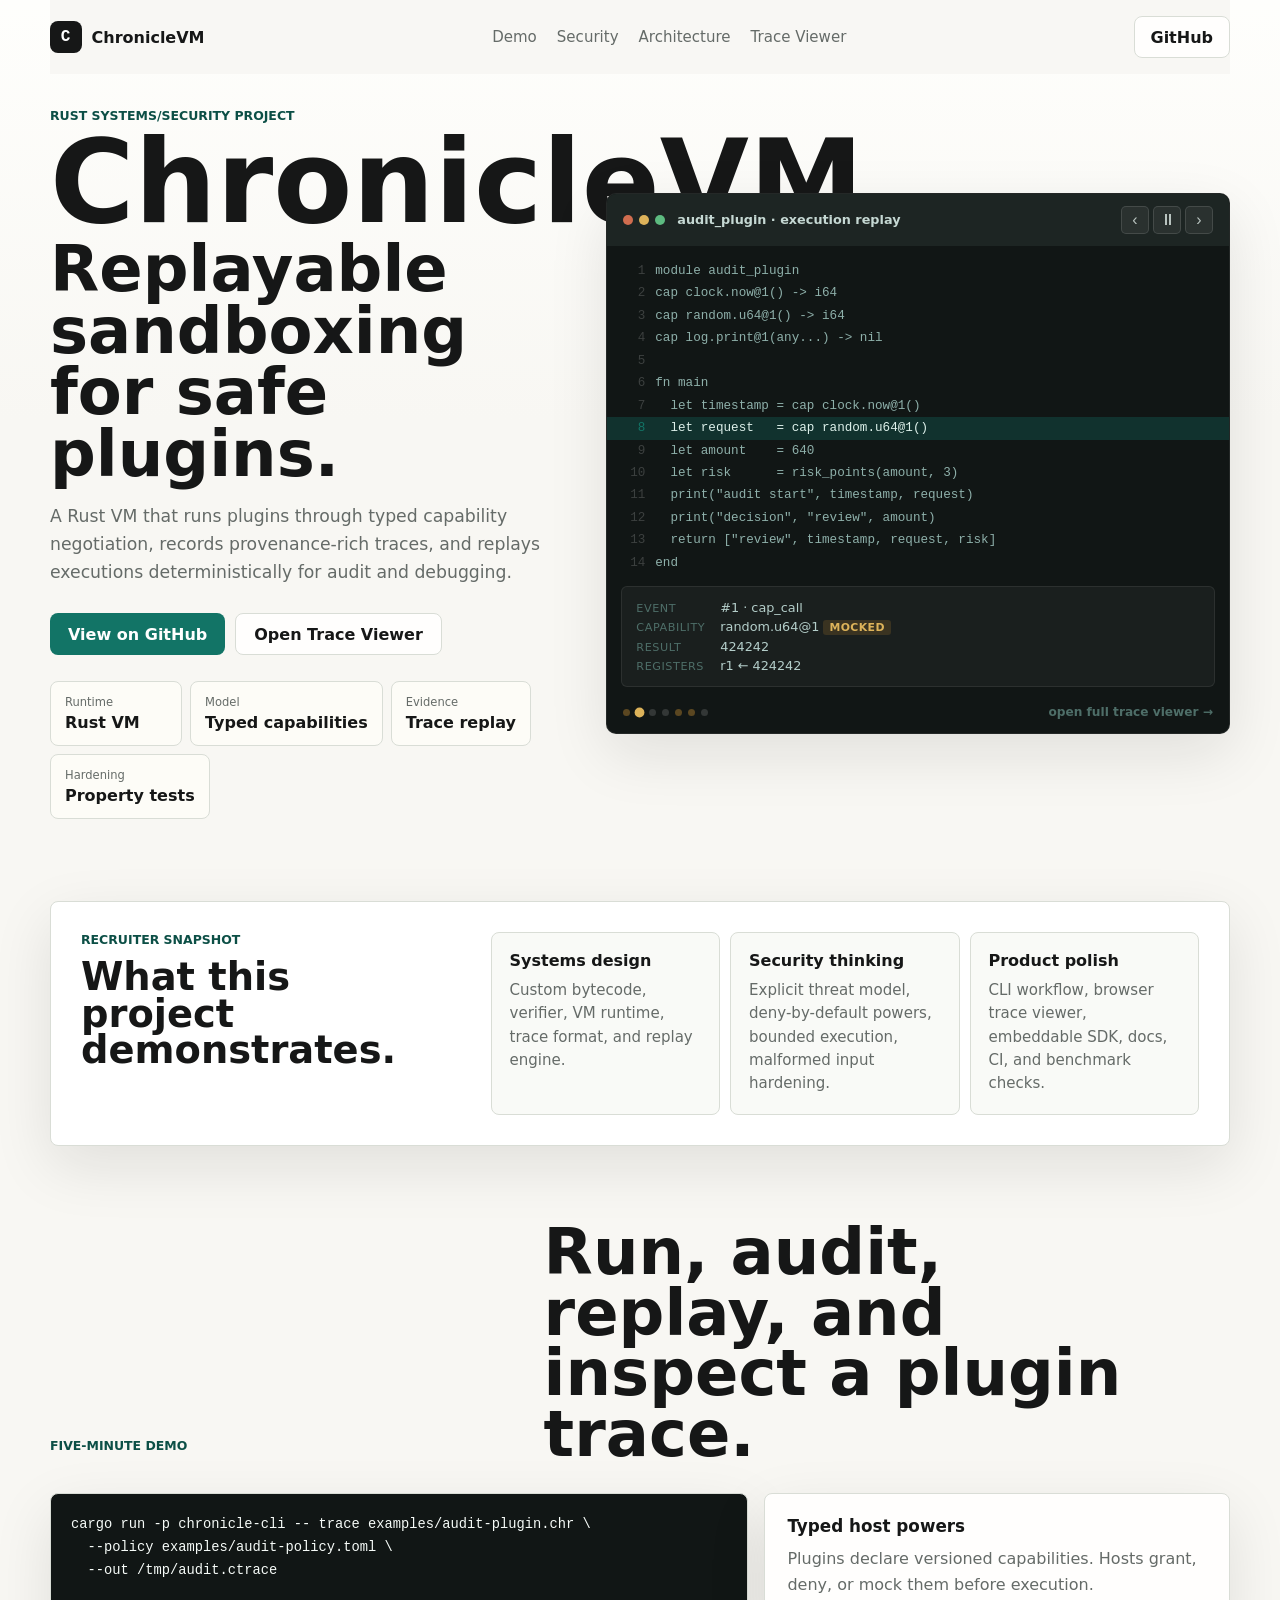
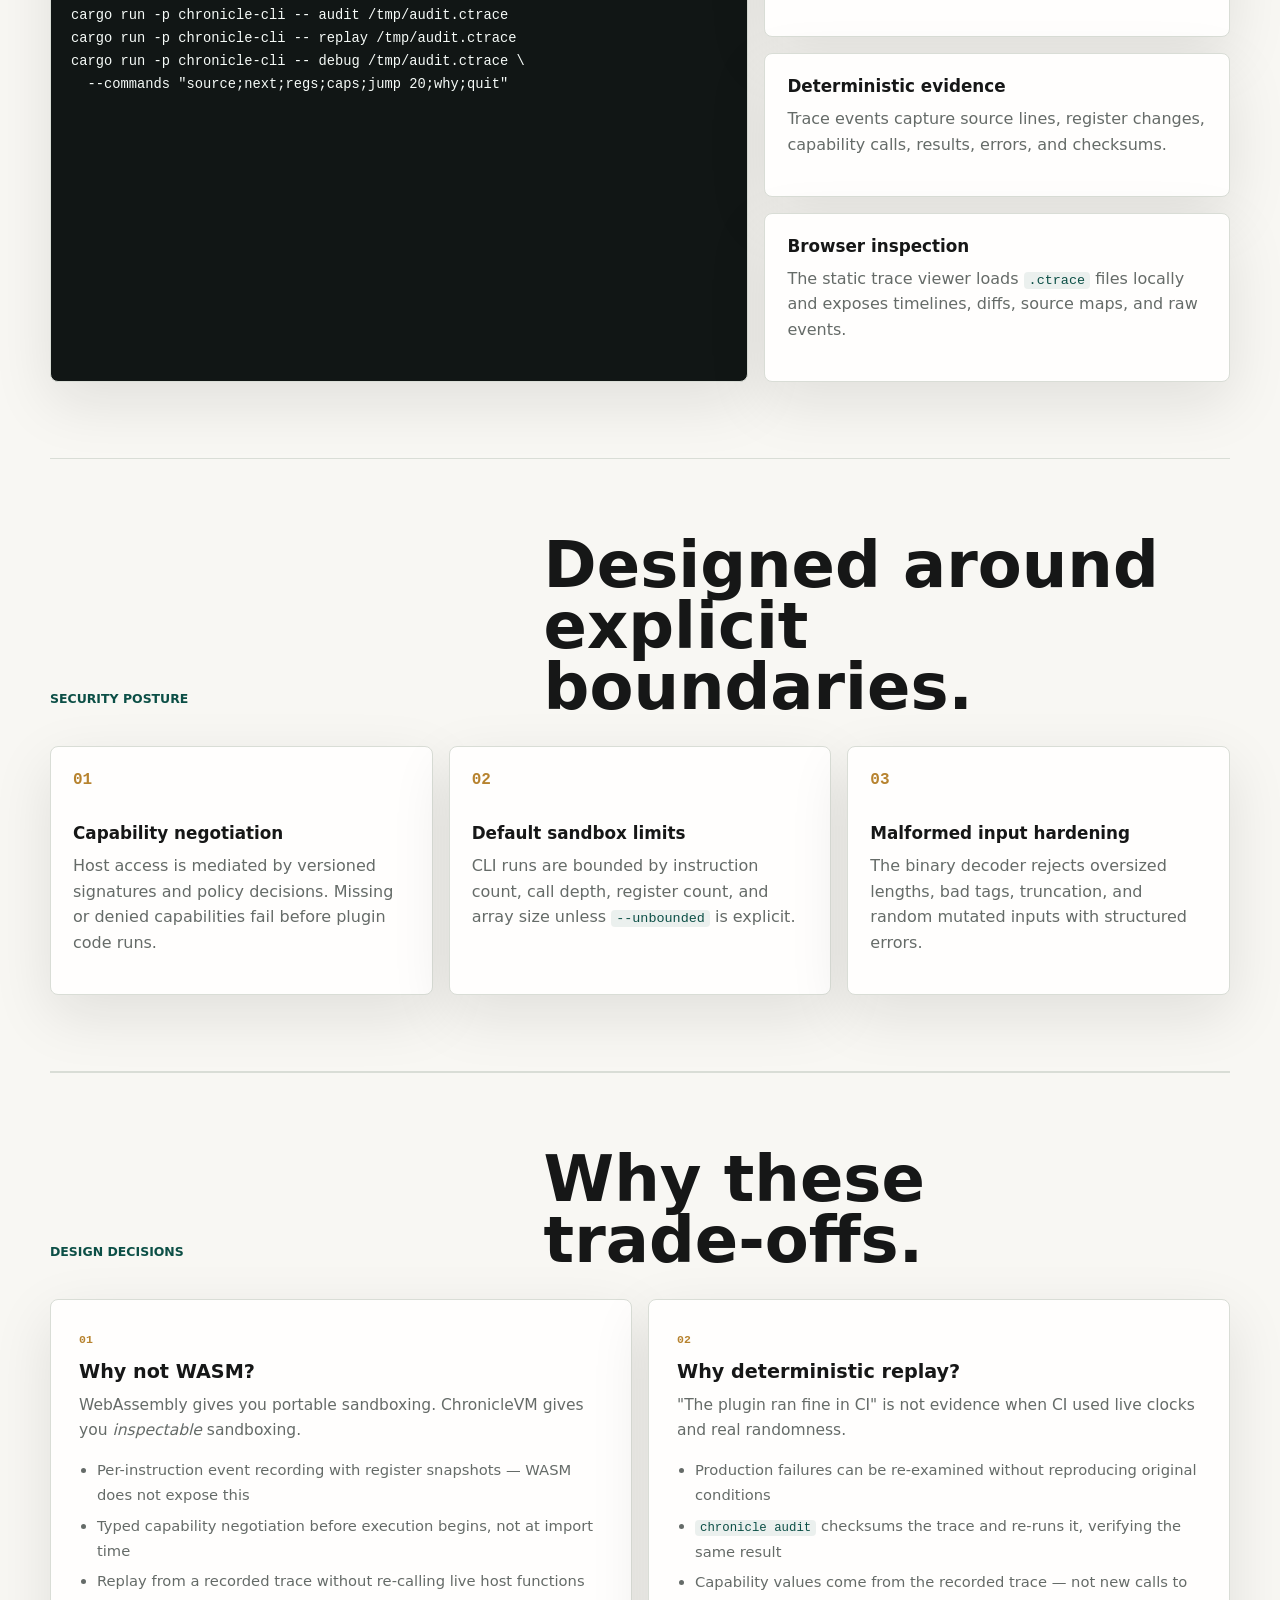
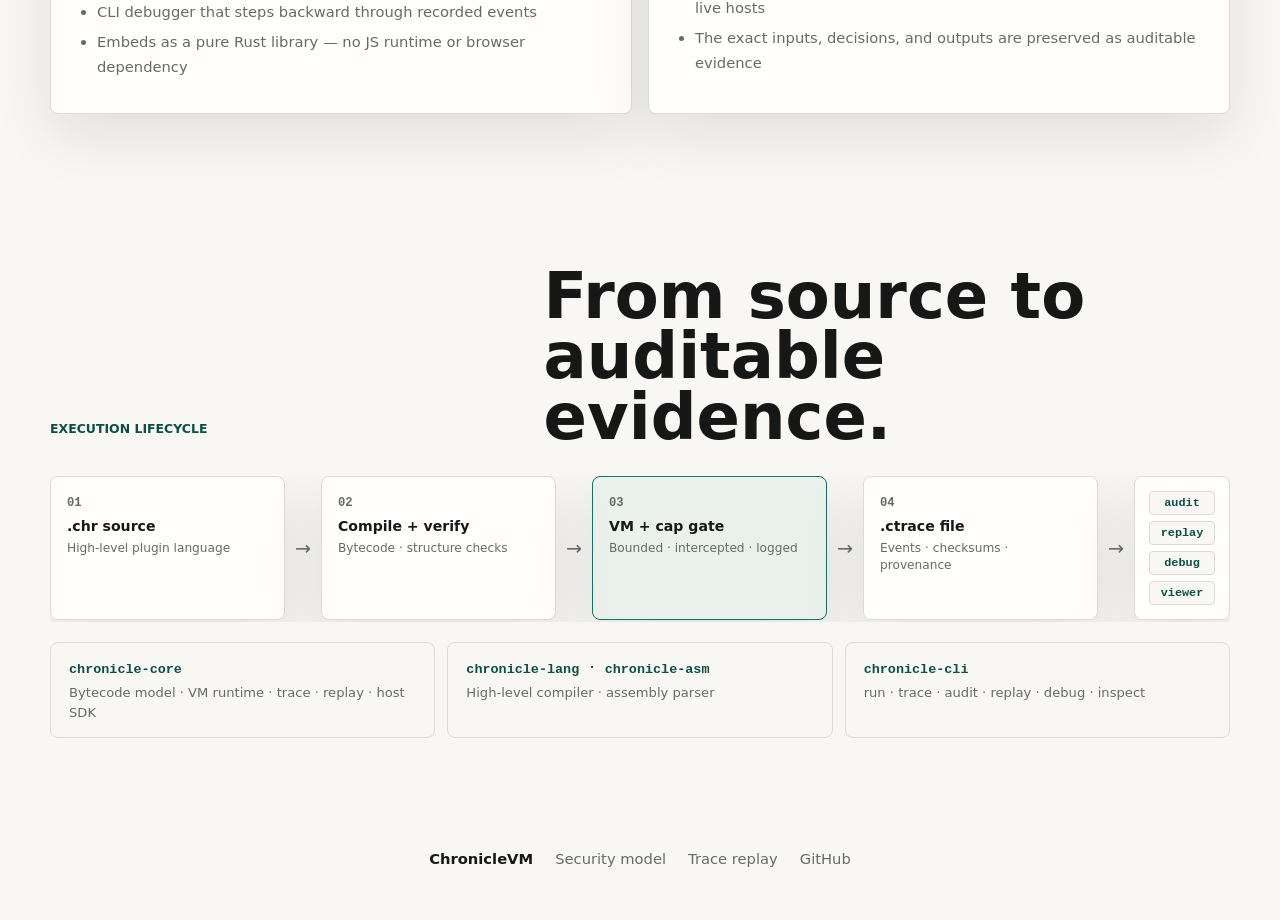
==== commit f365a43c: "Github Pages Fixes" ====
--- a/docs/index.html
+++ b/docs/index.html
@@ -129,7 +129,7 @@
             </article>
             <article>
               <h3>Browser inspection</h3>
-              <p>The static trace viewer loads `.ctrace` files locally and exposes timelines, diffs, source maps, and raw events.</p>
+              <p>The static trace viewer loads <code>.ctrace</code> files locally and exposes timelines, diffs, source maps, and raw events.</p>
             </article>
           </div>
         </div>
@@ -149,7 +149,7 @@
           <article>
             <span>02</span>
             <h3>Default sandbox limits</h3>
-            <p>CLI runs are bounded by instruction count, call depth, register count, and array size unless `--unbounded` is explicit.</p>
+            <p>CLI runs are bounded by instruction count, call depth, register count, and array size unless <code>--unbounded</code> is explicit.</p>
           </article>
           <article>
             <span>03</span>
@@ -166,6 +166,7 @@
         </div>
         <div class="why-grid">
           <div class="why-card">
+            <span class="why-num">01</span>
             <h3>Why not WASM?</h3>
             <p>WebAssembly gives you portable sandboxing. ChronicleVM gives you <em>inspectable</em> sandboxing.</p>
             <ul>
@@ -177,6 +178,7 @@
             </ul>
           </div>
           <div class="why-card">
+            <span class="why-num">02</span>
             <h3>Why deterministic replay?</h3>
             <p>"The plugin ran fine in CI" is not evidence when CI used live clocks and real randomness.</p>
             <ul>
--- a/docs/site.css
+++ b/docs/site.css
@@ -162,7 +162,7 @@
   margin-bottom: 18px;
   color: var(--ink);
   font-size: clamp(2rem, 5vw, 4.25rem);
-  font-weight: 850;
+  font-weight: 800;
   line-height: 0.96;
 }
 
@@ -338,7 +338,7 @@
   gap: 28px;
   align-items: stretch;
   width: min(1180px, calc(100vw - 32px));
-  margin: 0 auto;
+  margin: 48px auto 0;
   padding: 30px;
   border: 1px solid var(--line);
   border-radius: 8px;
@@ -415,6 +415,15 @@
 .architecture-grid p {
   color: var(--muted);
   line-height: 1.62;
+}
+
+.feature-grid p code,
+.demo-notes p code {
+  padding: 1px 5px;
+  border-radius: 4px;
+  background: rgba(12, 79, 70, 0.08);
+  font-size: 0.84em;
+  color: var(--accent-dark);
 }
 
 .feature-band {
@@ -697,8 +706,20 @@
 }
 
 .why-card code {
+  padding: 1px 5px;
+  border-radius: 4px;
+  background: rgba(12, 79, 70, 0.08);
   font-size: 0.84em;
   color: var(--accent-dark);
+}
+
+.why-num {
+  display: inline-block;
+  margin-bottom: 14px;
+  color: var(--gold);
+  font-family: ui-monospace, SFMono-Regular, Menlo, Monaco, Consolas, monospace;
+  font-size: 0.72rem;
+  font-weight: 800;
 }
 
 /* ── pipeline / architecture ───────────────────────────────────── */
@@ -716,13 +737,13 @@
   display: flex;
   flex-direction: column;
   gap: 5px;
-  min-width: 138px;
+  flex: 1 1 130px;
+  min-width: 130px;
   padding: 18px 16px;
   border: 1px solid var(--line);
   border-radius: 8px;
   background: var(--panel);
   box-shadow: var(--shadow);
-  flex-shrink: 0;
 }
 
 .pl-node--key {
